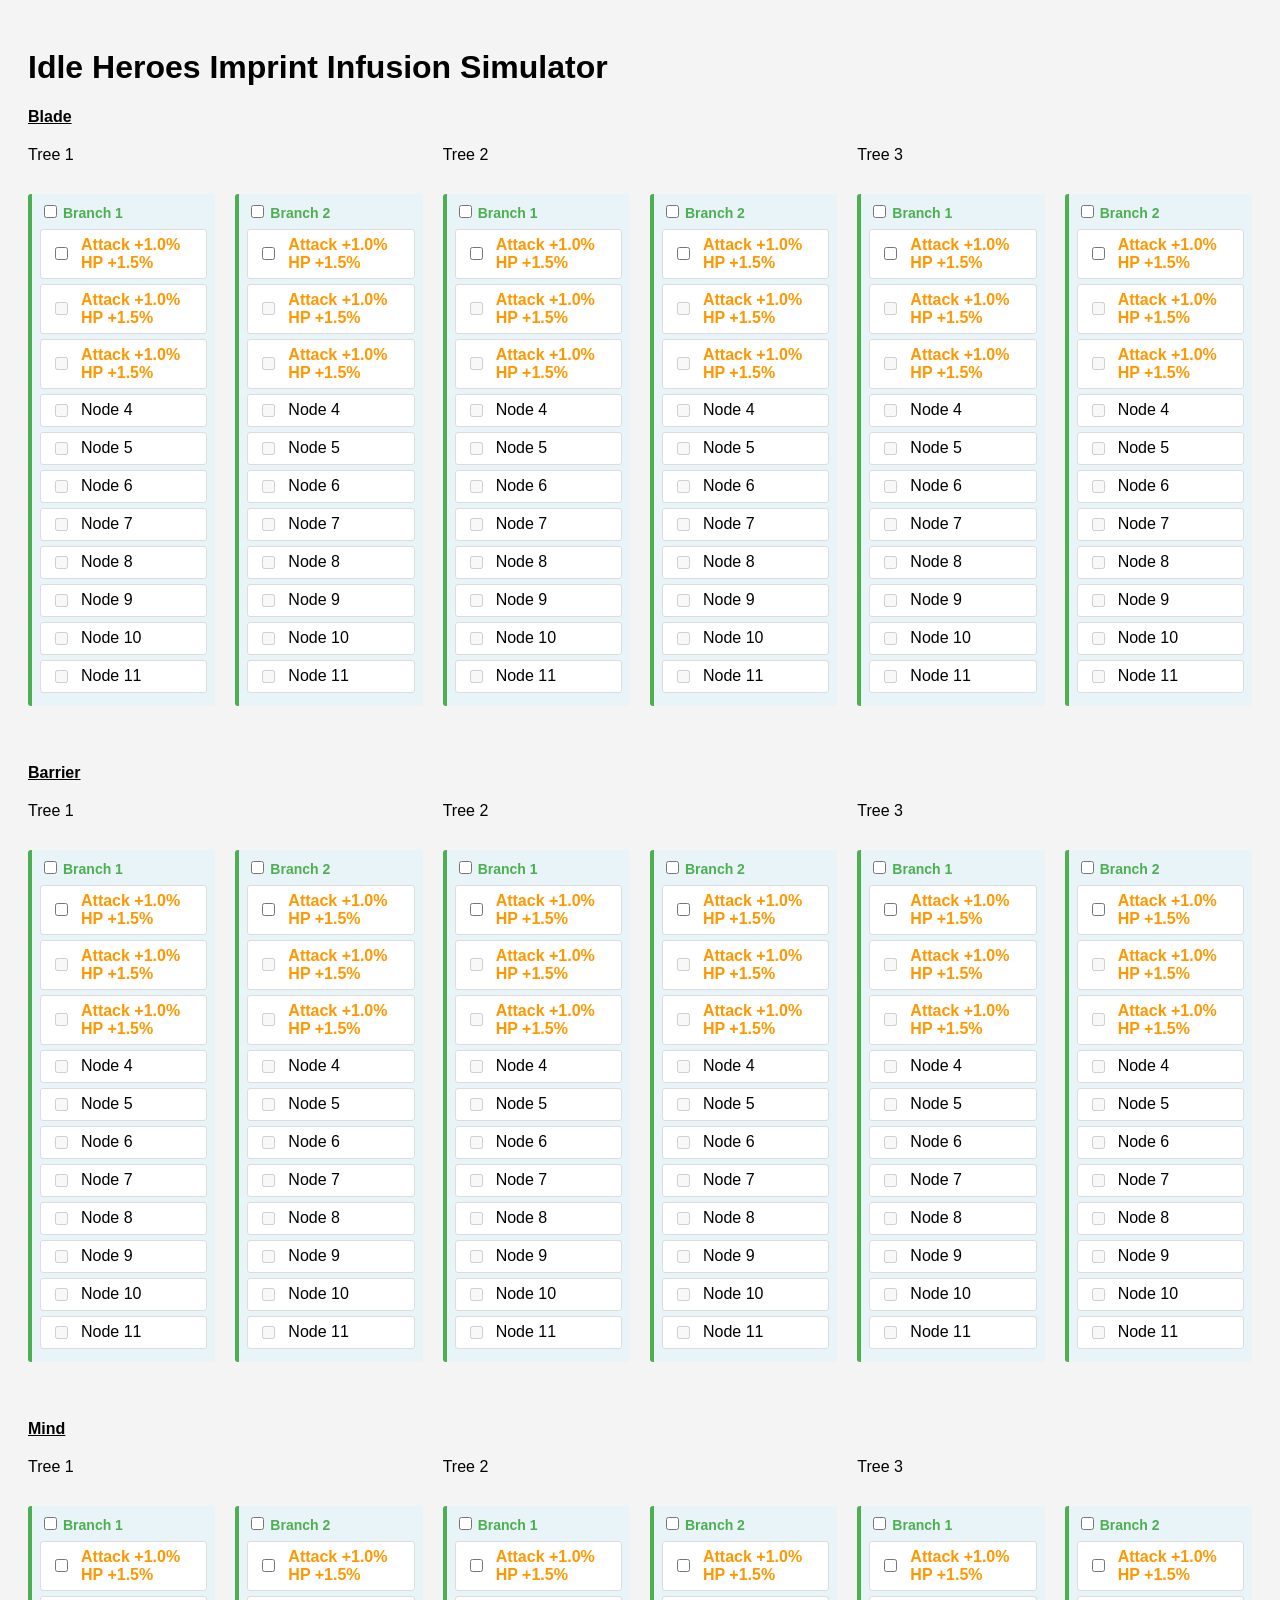
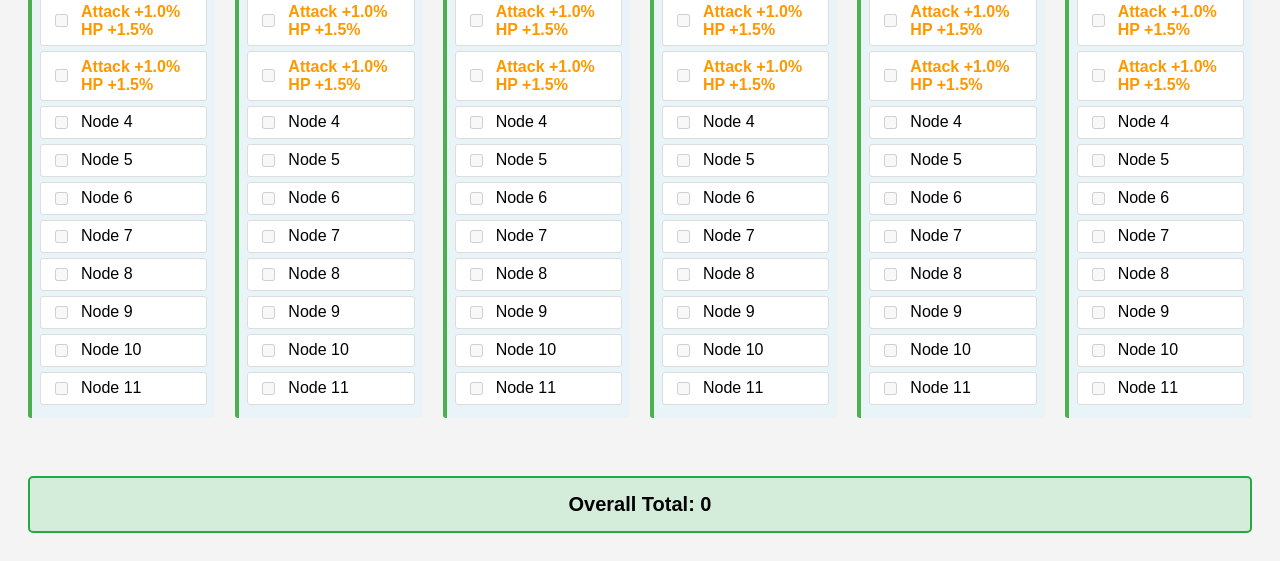
==== index.html @ fcf00125 "Implement 'Select All' checkbox for branch nodes Added a 'Select All' checkbox for branch nodes with" ====
<!DOCTYPE html>
<html lang="en">
<head>
    <meta charset="UTF-8">
    <meta name="viewport" content="width=device-width, initial-scale=1.0">
    <title>Interactive Tree Nodes</title>
    <style>
        body {
            font-family: Arial, sans-serif;
            background-color: #f4f4f4;
            padding: 20px;
        }
        .table-container {
            display: grid;
            grid-template-rows: auto 1fr;
            gap: 20px;
            margin-bottom: 48px;
        }
        .table-title {
            grid-column: 1 / span 3;
            grid-row: 1;
            font-weight: bold;
            text-decoration: underline;
        }
        .tree-container {
            display: grid;
            grid-template-columns: repeat(2, 1fr);
            grid-template-rows: auto 1fr;
            gap: 20px;
        }
        .tree-title {
            grid-column: 1 / span 2;
            grid-row: 1;
        }
        .branch {
            margin: 10px 0;
            padding: 8px;
            background-color: #e8f4f8;
            border-left: 4px solid #4CAF50;
            border-radius: 3px;
        }
        .branch-title {
            font-weight: bold;
            font-size: 14px;
            color: #4CAF50;
            margin-bottom: 8px;
        }
        .node {
            margin: 5px 0;
            padding: 6px 10px;
            background-color: #fff;
            border: 1px solid #ddd;
            border-radius: 3px;
            display: flex;
            align-items: center;
            gap: 10px;
        }
        .node input[type="checkbox"] {
            cursor: pointer;
        }
        .node-label {
            flex: 1;
            cursor: pointer;
            white-space: pre-line;
        }
        .node-label.shared {
            font-weight: bold;
            color: #ff9800;
        }
        .overall-total {
            font-size: 20px;
            font-weight: bold;
            margin-top: 20px;
            padding: 15px;
            background-color: #d4edda;
            border: 2px solid #28a745;
            border-radius: 5px;
            text-align: center;
        }
    </style>
</head>
<body>
    <h1>Idle Heroes Imprint Infusion Simulator</h1>
    <div id="tablesContainer"></div>
    <div id="overallTotalDiv" class="overall-total">Overall Total: 0</div>

    <script>
        const totalLimit = 63;
        let overallTotal = 0;
        const treeData = [];
        const tableNames = ['Blade', 'Barrier', 'Mind'];

        // ============================================================
        // NODE CONFIGURATION â€” edit labels and values here
        // Each entry: { label: 'Display Name', value: pointValue }
        // Nodes 1-3 are shared across both branches in the same tree.
        // ============================================================
        const nodeDefaults = [
            { label: 'Attack +1.0%\nHP +1.5%', value: 1 },  // Node 1  (shared)
            { label: 'Attack +1.0%\nHP +1.5%', value: 1 },  // Node 2  (shared)
            { label: 'Attack +1.0%\nHP +1.5%', value: 1 },  // Node 3  (shared)
            { label: 'Node 4',       value: 1 },  // Node 4
            { label: 'Node 5',       value: 1 },  // Node 5
            { label: 'Node 6',       value: 1 },  // Node 6
            { label: 'Node 7',       value: 1 },  // Node 7
            { label: 'Node 8',       value: 1 },  // Node 8
            { label: 'Node 9',       value: 1 },  // Node 9
            { label: 'Node 10',      value: 1 },  // Node 10
            { label: 'Node 11',      value: 2 },  // Node 11
        ];

        // Override labels/values for a specific branch.
        // Key format: "tableIndex_treeIndex_branchIndex"
        // Value: array of 12 entries (same format as nodeDefaults).
        // Only the entries you provide are overridden; use null to keep the default.
        // Example:
        //   '0_0_1': [
        //       { label: 'Alt Root', value: 3 },  // override Node 1
        //       null,                              // keep default Node 2
        //       ...
        //   ]
        const nodeOverrides = {
            // Table 0 (Blade), Tree 0, Branch 0
            '0_0_0': [
                null,  // Node 1  (shared)
                null,  // Node 2  (shared)
                null,  // Node 3  (shared)
                null,  // Node 4
                null,  // Node 5
                null,  // Node 6
                null,  // Node 7
                null,  // Node 8
                null,  // Node 9
                null,  // Node 10
                null,  // Node 11
            ],
            // Table 0 (Blade), Tree 0, Branch 1
            '0_0_1': [
                null,  // Node 1  (shared)
                null,  // Node 2  (shared)
                null,  // Node 3  (shared)
                null,  // Node 4
                null,  // Node 5
                null,  // Node 6
                null,  // Node 7
                null,  // Node 8
                null,  // Node 9
                null,  // Node 10
                null,  // Node 11
            ],
            // Table 0 (Blade), Tree 1, Branch 0
            '0_1_0': [
                null,  // Node 1  (shared)
                null,  // Node 2  (shared)
                null,  // Node 3  (shared)
                null,  // Node 4
                null,  // Node 5
                null,  // Node 6
                null,  // Node 7
                null,  // Node 8
                null,  // Node 9
                null,  // Node 10
                null,  // Node 11
            ],
            // Table 0 (Blade), Tree 1, Branch 1
            '0_1_1': [
                null,  // Node 1  (shared)
                null,  // Node 2  (shared)
                null,  // Node 3  (shared)
                null,  // Node 4
                null,  // Node 5
                null,  // Node 6
                null,  // Node 7
                null,  // Node 8
                null,  // Node 9
                null,  // Node 10
                null,  // Node 11
            ],
            // Table 0 (Blade), Tree 2, Branch 0
            '0_2_0': [
                null,  // Node 1  (shared)
                null,  // Node 2  (shared)
                null,  // Node 3  (shared)
                null,  // Node 4
                null,  // Node 5
                null,  // Node 6
                null,  // Node 7
                null,  // Node 8
                null,  // Node 9
                null,  // Node 10
                null,  // Node 11
            ],
            // Table 0 (Blade), Tree 2, Branch 1
            '0_2_1': [
                null,  // Node 1  (shared)
                null,  // Node 2  (shared)
                null,  // Node 3  (shared)
                null,  // Node 4
                null,  // Node 5
                null,  // Node 6
                null,  // Node 7
                null,  // Node 8
                null,  // Node 9
                null,  // Node 10
                null,  // Node 11
            ],
            // Table 1 (Barrier), Tree 0, Branch 0
            '1_0_0': [
                null,  // Node 1  (shared)
                null,  // Node 2  (shared)
                null,  // Node 3  (shared)
                null,  // Node 4
                null,  // Node 5
                null,  // Node 6
                null,  // Node 7
                null,  // Node 8
                null,  // Node 9
                null,  // Node 10
                null,  // Node 11
            ],
            // Table 1 (Barrier), Tree 0, Branch 1
            '1_0_1': [
                null,  // Node 1  (shared)
                null,  // Node 2  (shared)
                null,  // Node 3  (shared)
                null,  // Node 4
                null,  // Node 5
                null,  // Node 6
                null,  // Node 7
                null,  // Node 8
                null,  // Node 9
                null,  // Node 10
                null,  // Node 11
            ],
            // Table 1 (Barrier), Tree 1, Branch 0
            '1_1_0': [
                null,  // Node 1  (shared)
                null,  // Node 2  (shared)
                null,  // Node 3  (shared)
                null,  // Node 4
                null,  // Node 5
                null,  // Node 6
                null,  // Node 7
                null,  // Node 8
                null,  // Node 9
                null,  // Node 10
                null,  // Node 11
            ],
            // Table 1 (Barrier), Tree 1, Branch 1
            '1_1_1': [
                null,  // Node 1  (shared)
                null,  // Node 2  (shared)
                null,  // Node 3  (shared)
                null,  // Node 4
                null,  // Node 5
                null,  // Node 6
                null,  // Node 7
                null,  // Node 8
                null,  // Node 9
                null,  // Node 10
                null,  // Node 11
            ],
            // Table 1 (Barrier), Tree 2, Branch 0
            '1_2_0': [
                null,  // Node 1  (shared)
                null,  // Node 2  (shared)
                null,  // Node 3  (shared)
                null,  // Node 4
                null,  // Node 5
                null,  // Node 6
                null,  // Node 7
                null,  // Node 8
                null,  // Node 9
                null,  // Node 10
                null,  // Node 11
            ],
            // Table 1 (Barrier), Tree 2, Branch 1
            '1_2_1': [
                null,  // Node 1  (shared)
                null,  // Node 2  (shared)
                null,  // Node 3  (shared)
                null,  // Node 4
                null,  // Node 5
                null,  // Node 6
                null,  // Node 7
                null,  // Node 8
                null,  // Node 9
                null,  // Node 10
                null,  // Node 11
            ],
            // Table 2 (Mind), Tree 0, Branch 0
            '2_0_0': [
                null,  // Node 1  (shared)
                null,  // Node 2  (shared)
                null,  // Node 3  (shared)
                null,  // Node 4
                null,  // Node 5
                null,  // Node 6
                null,  // Node 7
                null,  // Node 8
                null,  // Node 9
                null,  // Node 10
                null,  // Node 11
            ],
            // Table 2 (Mind), Tree 0, Branch 1
            '2_0_1': [
                null,  // Node 1  (shared)
                null,  // Node 2  (shared)
                null,  // Node 3  (shared)
                null,  // Node 4
                null,  // Node 5
                null,  // Node 6
                null,  // Node 7
                null,  // Node 8
                null,  // Node 9
                null,  // Node 10
                null,  // Node 11
            ],
            // Table 2 (Mind), Tree 1, Branch 0
            '2_1_0': [
                null,  // Node 1  (shared)
                null,  // Node 2  (shared)
                null,  // Node 3  (shared)
                null,  // Node 4
                null,  // Node 5
                null,  // Node 6
                null,  // Node 7
                null,  // Node 8
                null,  // Node 9
                null,  // Node 10
                null,  // Node 11
            ],
            // Table 2 (Mind), Tree 1, Branch 1
            '2_1_1': [
                null,  // Node 1  (shared)
                null,  // Node 2  (shared)
                null,  // Node 3  (shared)
                null,  // Node 4
                null,  // Node 5
                null,  // Node 6
                null,  // Node 7
                null,  // Node 8
                null,  // Node 9
                null,  // Node 10
                null,  // Node 11
            ],
            // Table 2 (Mind), Tree 2, Branch 0
            '2_2_0': [
                null,  // Node 1  (shared)
                null,  // Node 2  (shared)
                null,  // Node 3  (shared)
                null,  // Node 4
                null,  // Node 5
                null,  // Node 6
                null,  // Node 7
                null,  // Node 8
                null,  // Node 9
                null,  // Node 10
                null,  // Node 11
            ],
            // Table 2 (Mind), Tree 2, Branch 1
            '2_2_1': [
                null,  // Node 1  (shared)
                null,  // Node 2  (shared)
                null,  // Node 3  (shared)
                null,  // Node 4
                null,  // Node 5
                null,  // Node 6
                null,  // Node 7
                null,  // Node 8
                null,  // Node 9
                null,  // Node 10
                null,  // Node 11
            ],
        };

        // Resolve config for a specific node
        function getNodeConfig(nodeIndex, tableIndex, treeIndex, branchIndex) {
            const key = `${tableIndex}_${treeIndex}_${branchIndex}`;
            const override = nodeOverrides[key] && nodeOverrides[key][nodeIndex];
            const defaults = nodeDefaults[nodeIndex] || { label: `Node ${nodeIndex + 1}`, value: 1 };
            return override ? { ...defaults, ...override } : defaults;
        }

        function createNode(nodeIndex, tableIndex, treeIndex, branchIndex, isShared = false) {
            const nodeDiv = document.createElement('div');
            nodeDiv.className = 'node';
            
            const cfg = getNodeConfig(nodeIndex, tableIndex, treeIndex, branchIndex);
            const value = cfg.value;
            const label = cfg.label;
            const nodeId = `node_${tableIndex}_${treeIndex}_${branchIndex}_${nodeIndex}`;
            
            const checkbox = document.createElement('input');
            checkbox.type = 'checkbox';
            checkbox.id = nodeId;
            checkbox.value = value;
            checkbox.dataset.value = value;
            // identify node position and shared flag
            checkbox.dataset.nodeIndex = nodeIndex;
            checkbox.dataset.branchIndex = branchIndex;
            checkbox.dataset.treeIndex = treeIndex;
            checkbox.dataset.tableIndex = tableIndex;
            // unique tree id across tables
            checkbox.dataset.treeUid = `${tableIndex}_${treeIndex}`;
            if (isShared) checkbox.dataset.shared = 'true';

            const labelSpan = document.createElement('span');
            labelSpan.className = 'node-label' + (isShared ? ' shared' : '');
            labelSpan.textContent = `${label}`;
            labelSpan.title = isShared ? 'Shared node (applies to all branches)' : '';

            checkbox.addEventListener('change', function(e) {
                // If this is a shared node, propagate the checked state to other shared nodes with same nodeIndex
                if (isShared) {
                    // propagate only to shared nodes in the same tree (the 2 branches of this tree)
                    const selector = `input[type="checkbox"][data-shared="true"][data-node-index="${nodeIndex}"][data-tree-uid="${tableIndex}_${treeIndex}"]`;
                    document.querySelectorAll(selector).forEach(cb => {
                        if (cb !== this) cb.checked = this.checked;
                    });
                }

                // Enforce ordering within this branch and any affected branches (for shared nodes)
                if (isShared) {
                    // enforce all branches containing this shared node
                    const selector = `div.branch`;
                    document.querySelectorAll(selector).forEach(branch => enforceOrderForBranch(branch));
                } else {
                    const branchDiv = this.closest('.branch');
                    enforceOrderForBranch(branchDiv);
                }

                updateTotal(e);
            });

            nodeDiv.appendChild(checkbox);
            nodeDiv.appendChild(labelSpan);
            
            return nodeDiv;
        }

        function createBranch(branchIndex, tableIndex, treeIndex) {
            const branchDiv = document.createElement('div');
            branchDiv.className = 'branch';
            
            const branchTitle = document.createElement('div');
            branchTitle.className = 'branch-title';

            const selectAllCb = document.createElement('input');
            selectAllCb.type = 'checkbox';
            selectAllCb.style.marginRight = '6px';
            selectAllCb.style.cursor = 'pointer';
            selectAllCb.addEventListener('change', function() {
                const nodeCheckboxes = Array.from(branchDiv.querySelectorAll('.node input[type="checkbox"]'));
                if (this.checked) {
                    // Check all nodes in order
                    nodeCheckboxes.forEach(cb => {
                        cb.disabled = false;
                        cb.checked = true;
                        // Propagate shared nodes
                        if (cb.dataset.shared === 'true') {
                            const selector = `input[type="checkbox"][data-shared="true"][data-node-index="${cb.dataset.nodeIndex}"][data-tree-uid="${cb.dataset.treeUid}"]`;
                            document.querySelectorAll(selector).forEach(other => {
                                if (other !== cb) other.checked = true;
                            });
                        }
                    });
                } else {
                    // Uncheck all nodes in reverse order
                    [...nodeCheckboxes].reverse().forEach(cb => {
                        cb.checked = false;
                        // Propagate shared nodes
                        if (cb.dataset.shared === 'true') {
                            const selector = `input[type="checkbox"][data-shared="true"][data-node-index="${cb.dataset.nodeIndex}"][data-tree-uid="${cb.dataset.treeUid}"]`;
                            document.querySelectorAll(selector).forEach(other => {
                                if (other !== cb) other.checked = false;
                            });
                        }
                    });
                }
                // Re-enforce ordering on all branches (shared nodes may span branches)
                document.querySelectorAll('div.branch').forEach(b => enforceOrderForBranch(b));
                updateTotal();
            });

            branchTitle.appendChild(selectAllCb);
            branchTitle.appendChild(document.createTextNode(`Branch ${branchIndex + 1}`));
            branchDiv.appendChild(branchTitle);

            // Add 11 nodes per branch
            // First 3 are shared
            for (let i = 0; i < 11; i++) {
                const isShared = i < 3;
                branchDiv.appendChild(createNode(i, tableIndex, treeIndex, branchIndex, isShared));
            }

            // enforce ordering initially for this branch
            enforceOrderForBranch(branchDiv);

            return branchDiv;
        }

        // Enforce that a node can only be enabled if the previous node is checked
        function enforceOrderForBranch(branchDiv) {
            if (!branchDiv) return;
            const checkboxes = Array.from(branchDiv.querySelectorAll('.node input[type="checkbox"]'));
            checkboxes.forEach((cb, idx) => {
                if (idx === 0) {
                    cb.disabled = false;
                } else {
                    const prev = checkboxes[idx - 1];
                    if (prev && prev.checked) {
                        cb.disabled = false;
                    } else {
                        // if previous is not checked, disable and uncheck this one
                        cb.checked = false;
                        cb.disabled = true;
                    }
                }
            });
        }

        function createTree(treeIndex, tableIndex) {
            const treeDiv = document.createElement('div');
            treeDiv.className = 'tree-container';
            
            const treeTitle = document.createElement('div');
            treeTitle.className = 'tree-title';
            treeTitle.textContent = `Tree ${treeIndex + 1}`;
            treeDiv.appendChild(treeTitle);

            // Add 2 branches per tree
            for (let i = 0; i < 2; i++) {
                treeDiv.appendChild(createBranch(i, tableIndex, treeIndex));
            }

            return treeDiv;
        }

        function createTable(tableIndex) {
            const tableDiv = document.createElement('div');
            tableDiv.className = 'table-container';
            
            const tableTitle = document.createElement('div');
            tableTitle.className = 'table-title';
            tableTitle.textContent = tableNames[tableIndex] || `Table ${tableIndex + 1}`;
            tableDiv.appendChild(tableTitle);

            // Add 3 trees per table
            for (let i = 0; i < 3; i++) {
                tableDiv.appendChild(createTree(i, tableIndex));
            }

            return tableDiv;
        }

        function updateTotal(e) {
            overallTotal = 0;
            const seenShared = new Set();
            const checkboxes = document.querySelectorAll('input[type="checkbox"]:checked');
            checkboxes.forEach(checkbox => {
                const isShared = checkbox.dataset && checkbox.dataset.shared === 'true';
                if (isShared) {
                    const key = `${checkbox.dataset.treeUid}_${checkbox.dataset.nodeIndex}`;
                    if (seenShared.has(key)) return; // already counted this shared node for this tree
                    seenShared.add(key);
                }
                overallTotal += parseInt(checkbox.dataset.value, 10) || 0;
            });

            if (overallTotal > totalLimit) {
                alert(`Total exceeds limit of ${totalLimit}!`);
                // revert the triggering change if available
                if (e && e.target) {
                    e.target.checked = false;
                    // if shared, revert other shared nodes with same nodeIndex in the same tree
                    if (e.target.dataset && e.target.dataset.shared === 'true') {
                        const nodeIdx = e.target.dataset.nodeIndex;
                        const treeUid = e.target.dataset.treeUid;
                        const selector = `input[type="checkbox"][data-shared="true"][data-node-index="${nodeIdx}"][data-tree-uid="${treeUid}"]`;
                        document.querySelectorAll(selector).forEach(cb => {
                            if (cb !== e.target) cb.checked = false;
                        });
                    }
                }

                // Recompute totals after revert (respecting shared uniqueness)
                overallTotal = 0;
                const seenAfterRevert = new Set();
                document.querySelectorAll('input[type="checkbox"]:checked').forEach(checkbox => {
                    const isShared = checkbox.dataset && checkbox.dataset.shared === 'true';
                    if (isShared) {
                        const key = `${checkbox.dataset.treeUid}_${checkbox.dataset.nodeIndex}`;
                        if (seenAfterRevert.has(key)) return;
                        seenAfterRevert.add(key);
                    }
                    overallTotal += parseInt(checkbox.dataset.value, 10) || 0;
                });
                document.getElementById('overallTotalDiv').textContent = `Overall Total: ${overallTotal}`;
                return;
            }

            // Update overall total
            document.getElementById('overallTotalDiv').textContent = `Overall Total: ${overallTotal}`;
        }

        // Create 3 tables
        const container = document.getElementById('tablesContainer');
        for (let i = 0; i < 3; i++) {
            container.appendChild(createTable(i));
        }
    </script>
</body>
</html>
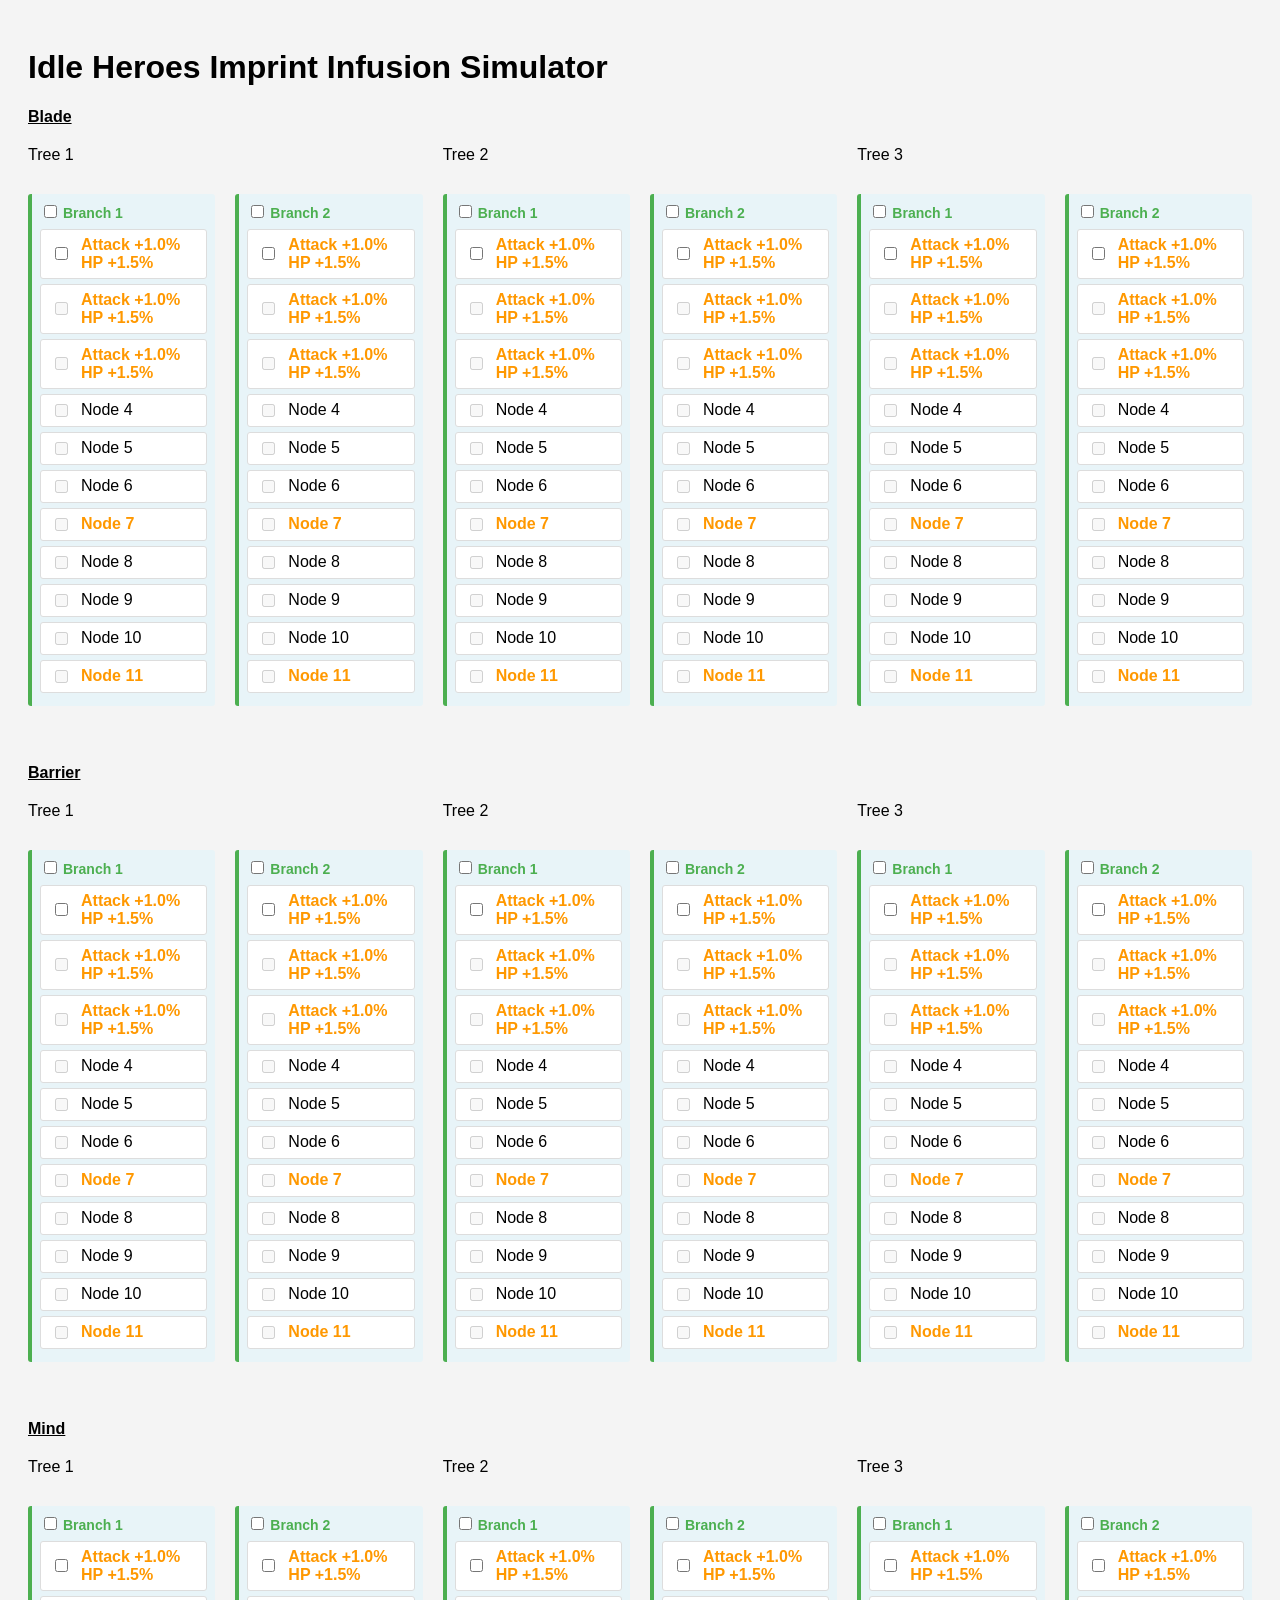
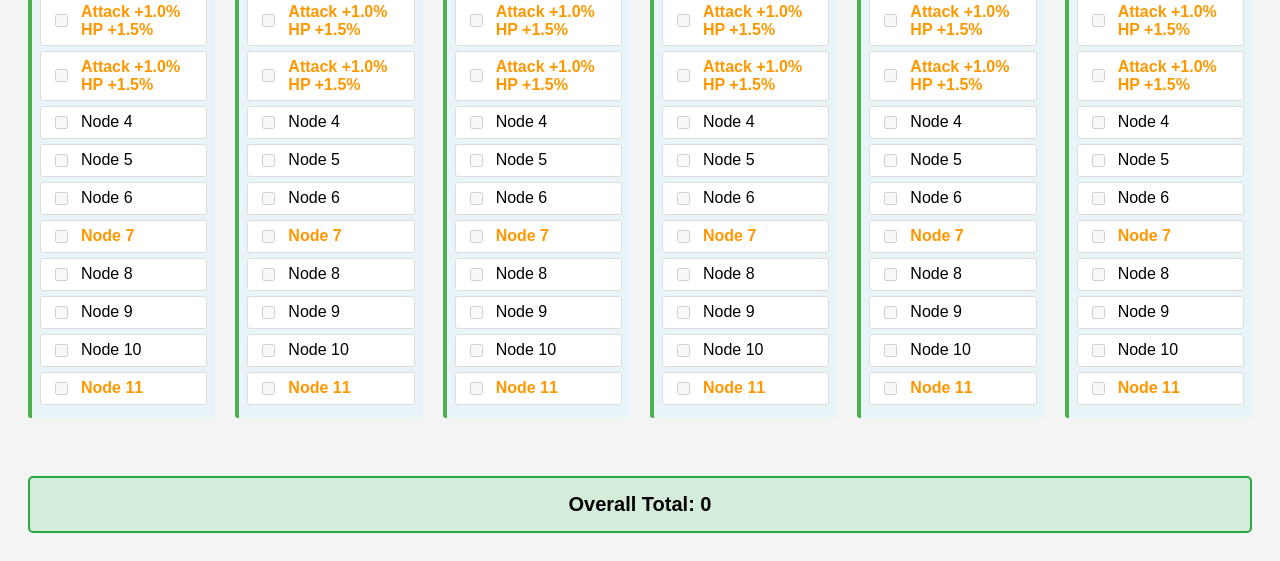
==== commit e1c93783: "Enhance node-label with highlight class for specific nodes Added highlight class to specific nodes i" ====
--- a/index.html
+++ b/index.html
@@ -63,7 +63,8 @@
             cursor: pointer;
             white-space: pre-line;
         }
-        .node-label.shared {
+        .node-label.shared,
+        .node-label.highlight {
             font-weight: bold;
             color: #ff9800;
         }
@@ -406,7 +407,9 @@
             if (isShared) checkbox.dataset.shared = 'true';
 
             const labelSpan = document.createElement('span');
-            labelSpan.className = 'node-label' + (isShared ? ' shared' : '');
+            const highlightNodes = [6, 10]; // Node 7 and Node 11 (0-based)
+            const extraClass = isShared ? ' shared' : highlightNodes.includes(nodeIndex) ? ' highlight' : '';
+            labelSpan.className = 'node-label' + extraClass;
             labelSpan.textContent = `${label}`;
             labelSpan.title = isShared ? 'Shared node (applies to all branches)' : '';
 
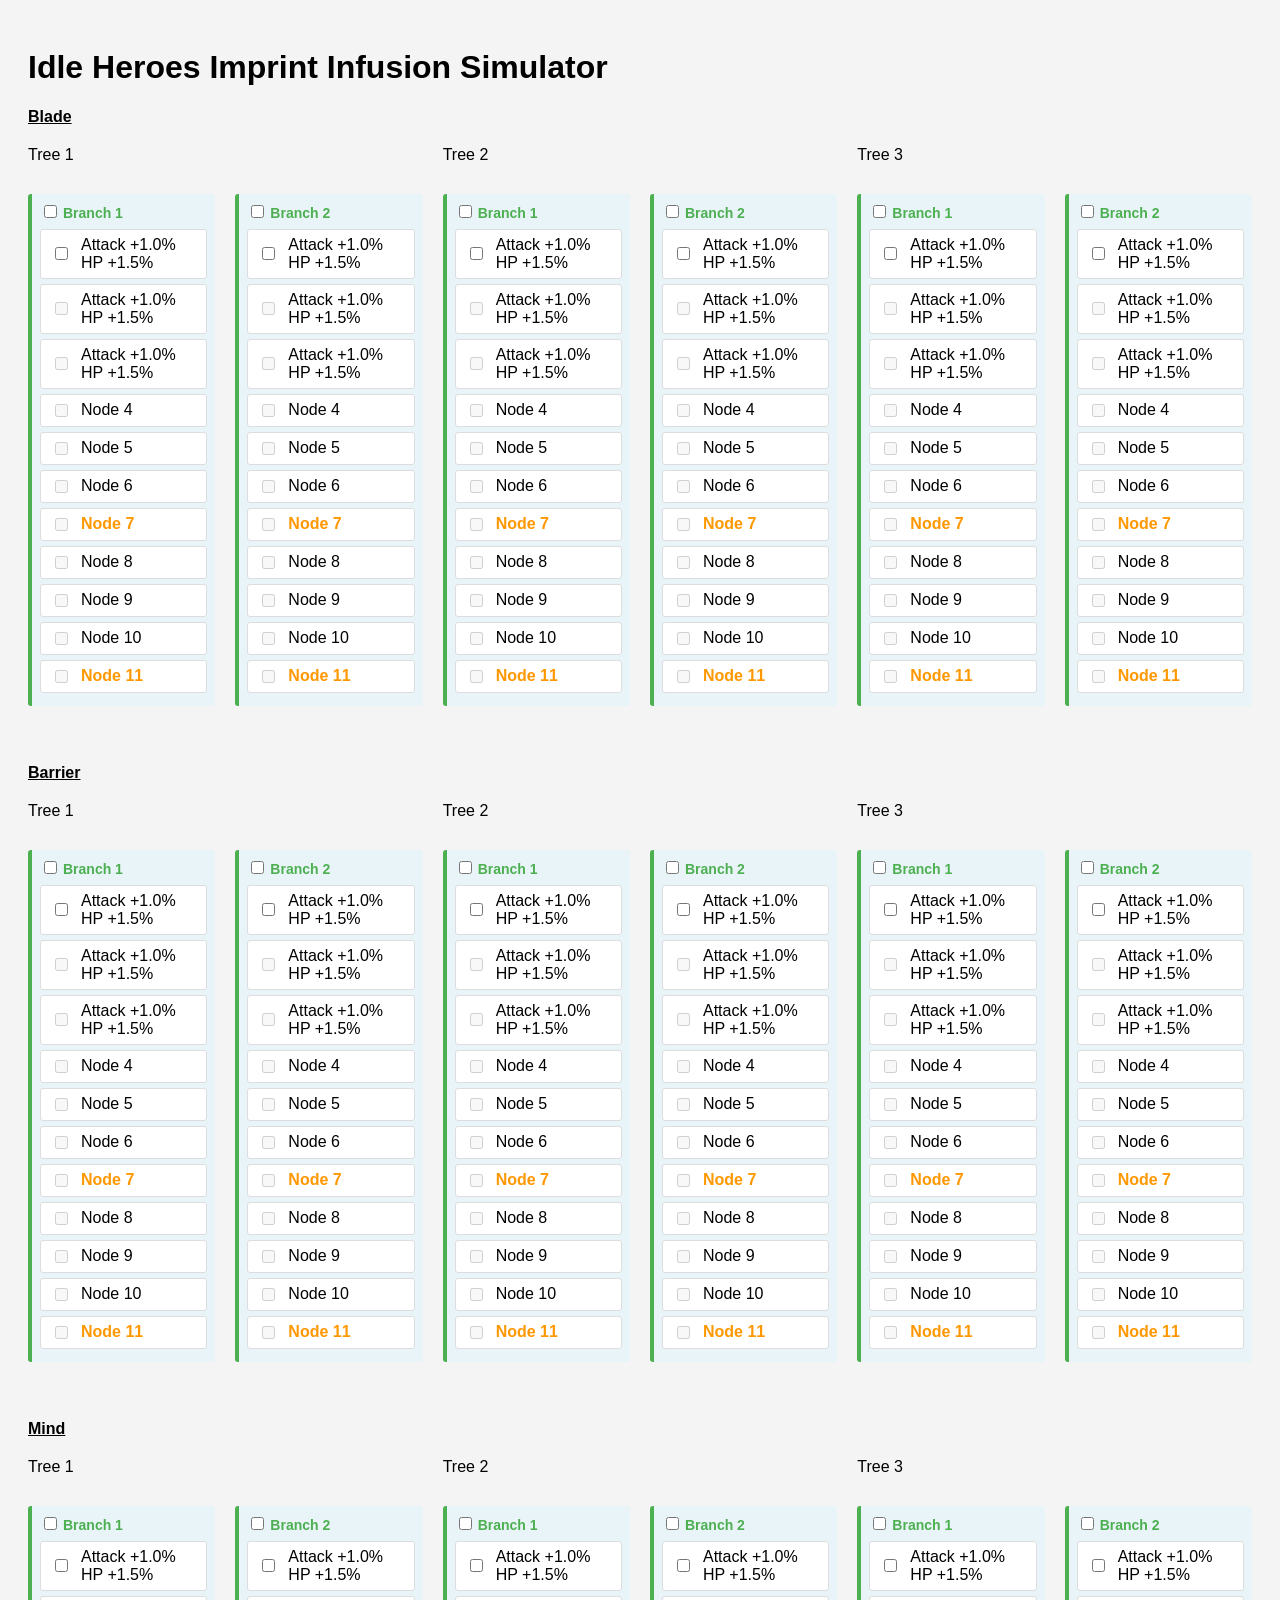
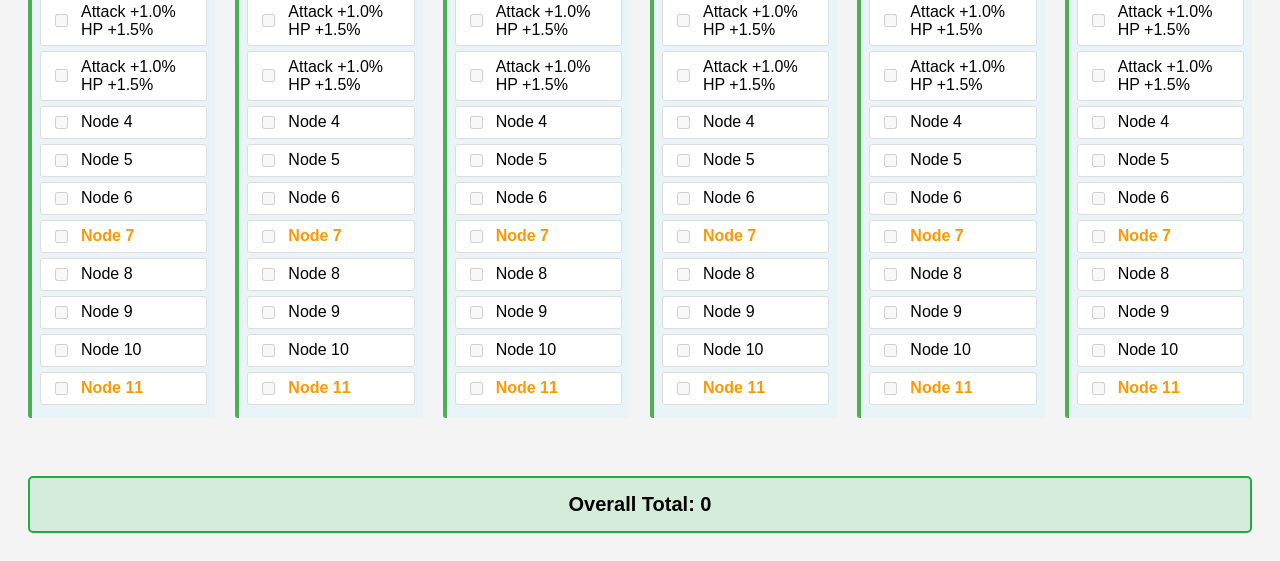
==== commit 74884ce3: "Remove shared class condition from labelSpan" ====
--- a/index.html
+++ b/index.html
@@ -63,7 +63,6 @@
             cursor: pointer;
             white-space: pre-line;
         }
-        .node-label.shared,
         .node-label.highlight {
             font-weight: bold;
             color: #ff9800;
@@ -408,7 +407,7 @@
 
             const labelSpan = document.createElement('span');
             const highlightNodes = [6, 10]; // Node 7 and Node 11 (0-based)
-            const extraClass = isShared ? ' shared' : highlightNodes.includes(nodeIndex) ? ' highlight' : '';
+            const extraClass = highlightNodes.includes(nodeIndex) ? ' highlight' : '';
             labelSpan.className = 'node-label' + extraClass;
             labelSpan.textContent = `${label}`;
             labelSpan.title = isShared ? 'Shared node (applies to all branches)' : '';
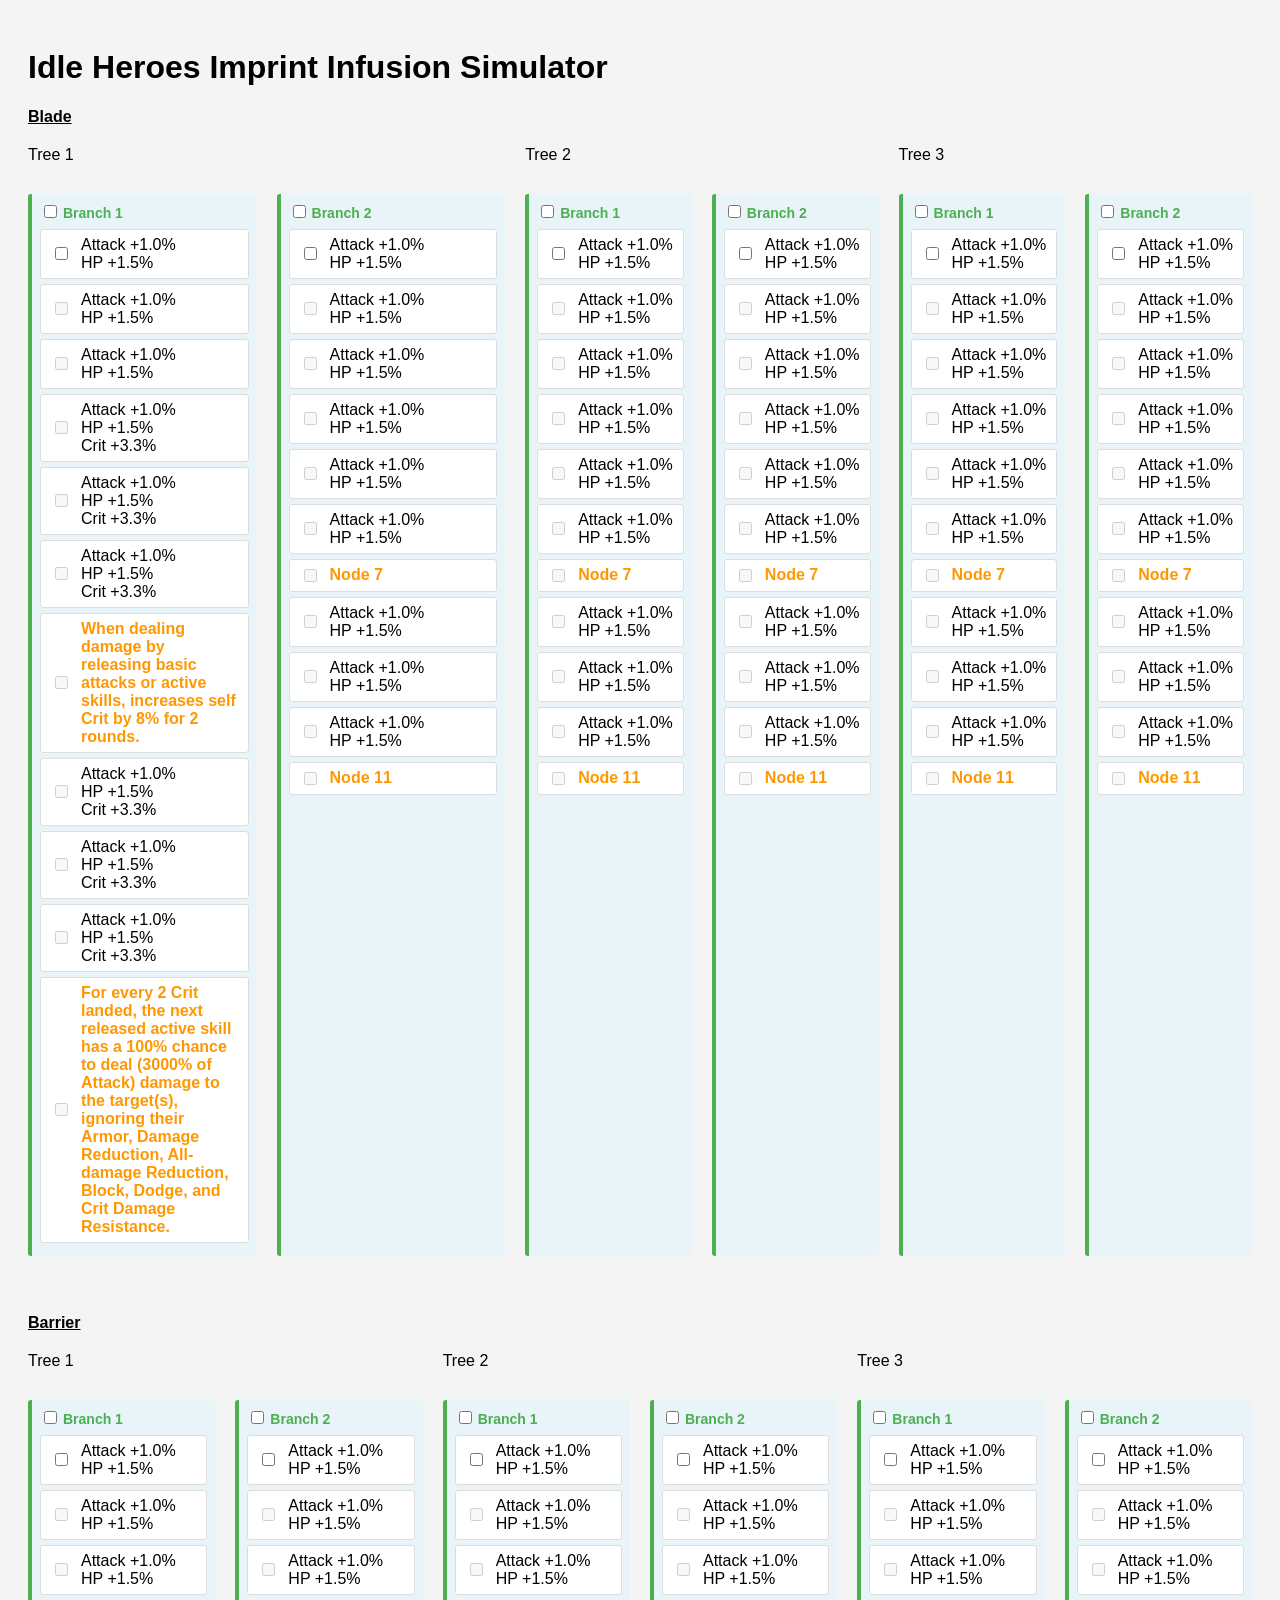
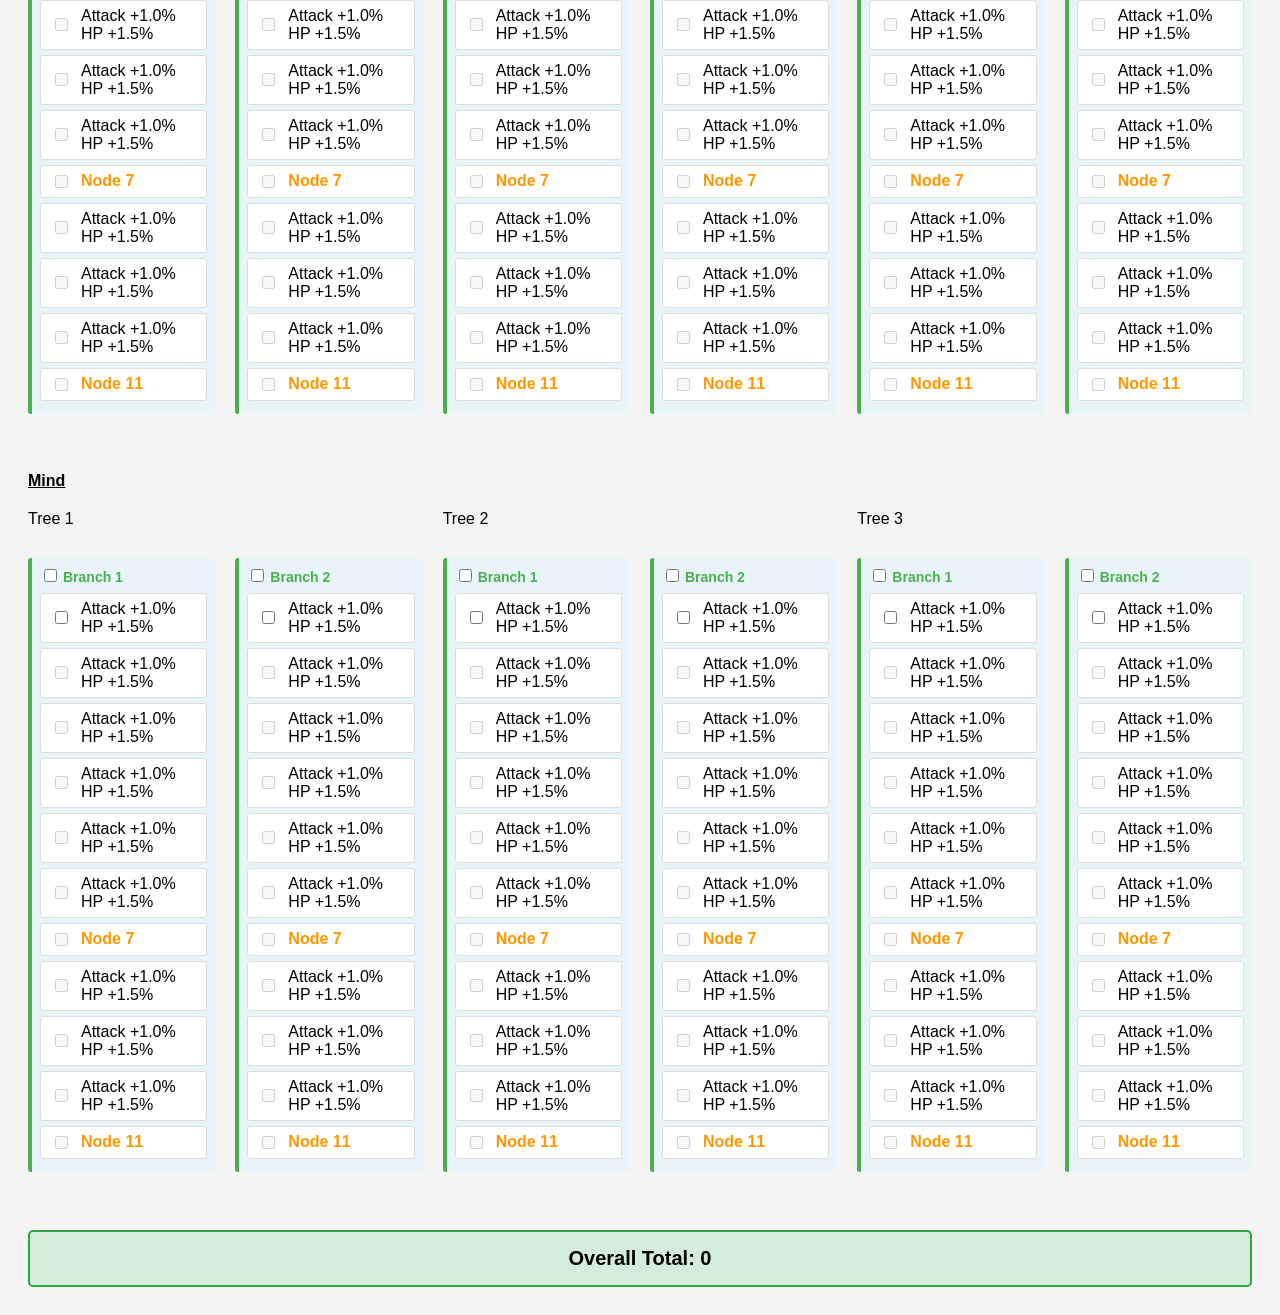
==== commit 46a08fc9: "Update node labels and values in index.html" ====
--- a/index.html
+++ b/index.html
@@ -99,14 +99,14 @@
             { label: 'Attack +1.0%\nHP +1.5%', value: 1 },  // Node 1  (shared)
             { label: 'Attack +1.0%\nHP +1.5%', value: 1 },  // Node 2  (shared)
             { label: 'Attack +1.0%\nHP +1.5%', value: 1 },  // Node 3  (shared)
-            { label: 'Node 4',       value: 1 },  // Node 4
-            { label: 'Node 5',       value: 1 },  // Node 5
-            { label: 'Node 6',       value: 1 },  // Node 6
-            { label: 'Node 7',       value: 1 },  // Node 7
-            { label: 'Node 8',       value: 1 },  // Node 8
-            { label: 'Node 9',       value: 1 },  // Node 9
-            { label: 'Node 10',      value: 1 },  // Node 10
-            { label: 'Node 11',      value: 2 },  // Node 11
+            { label: 'Attack +1.0%\nHP +1.5%', value: 1 },  // Node 4
+            { label: 'Attack +1.0%\nHP +1.5%', value: 1 },  // Node 5
+            { label: 'Attack +1.0%\nHP +1.5%', value: 1 },  // Node 6
+            { label: 'Node 7',       value: 1 },            // Node 7
+            { label: 'Attack +1.0%\nHP +1.5%', value: 1 },  // Node 8
+            { label: 'Attack +1.0%\nHP +1.5%', value: 1 },  // Node 9
+            { label: 'Attack +1.0%\nHP +1.5%', value: 1 },  // Node 10
+            { label: 'Node 11',      value: 2 },            // Node 11
         ];
 
         // Override labels/values for a specific branch.
@@ -125,14 +125,14 @@
                 null,  // Node 1  (shared)
                 null,  // Node 2  (shared)
                 null,  // Node 3  (shared)
-                null,  // Node 4
-                null,  // Node 5
-                null,  // Node 6
-                null,  // Node 7
-                null,  // Node 8
-                null,  // Node 9
-                null,  // Node 10
-                null,  // Node 11
+                { label: 'Attack +1.0%\nHP +1.5%\nCrit +3.3%', value: 1 },  // Node 4
+                { label: 'Attack +1.0%\nHP +1.5%\nCrit +3.3%', value: 1 },  // Node 5
+                { label: 'Attack +1.0%\nHP +1.5%\nCrit +3.3%', value: 1 },  // Node 6
+                { label: 'When dealing damage by releasing basic attacks or active skills, increases self Crit by 8% for 2 rounds.', value: 1 },  // Node 7
+                { label: 'Attack +1.0%\nHP +1.5%\nCrit +3.3%', value: 1 },  // Node 8
+                { label: 'Attack +1.0%\nHP +1.5%\nCrit +3.3%', value: 1 },  // Node 9
+                { label: 'Attack +1.0%\nHP +1.5%\nCrit +3.3%', value: 1 },  // Node 10
+                { label: 'For every 2 Crit landed, the next released active skill has a 100% chance to deal (3000% of Attack) damage to the target(s), ignoring their Armor, Damage Reduction, All-damage Reduction, Block, Dodge, and Crit Damage Resistance.',      value: 2 },  // Node 11
             ],
             // Table 0 (Blade), Tree 0, Branch 1
             '0_0_1': [
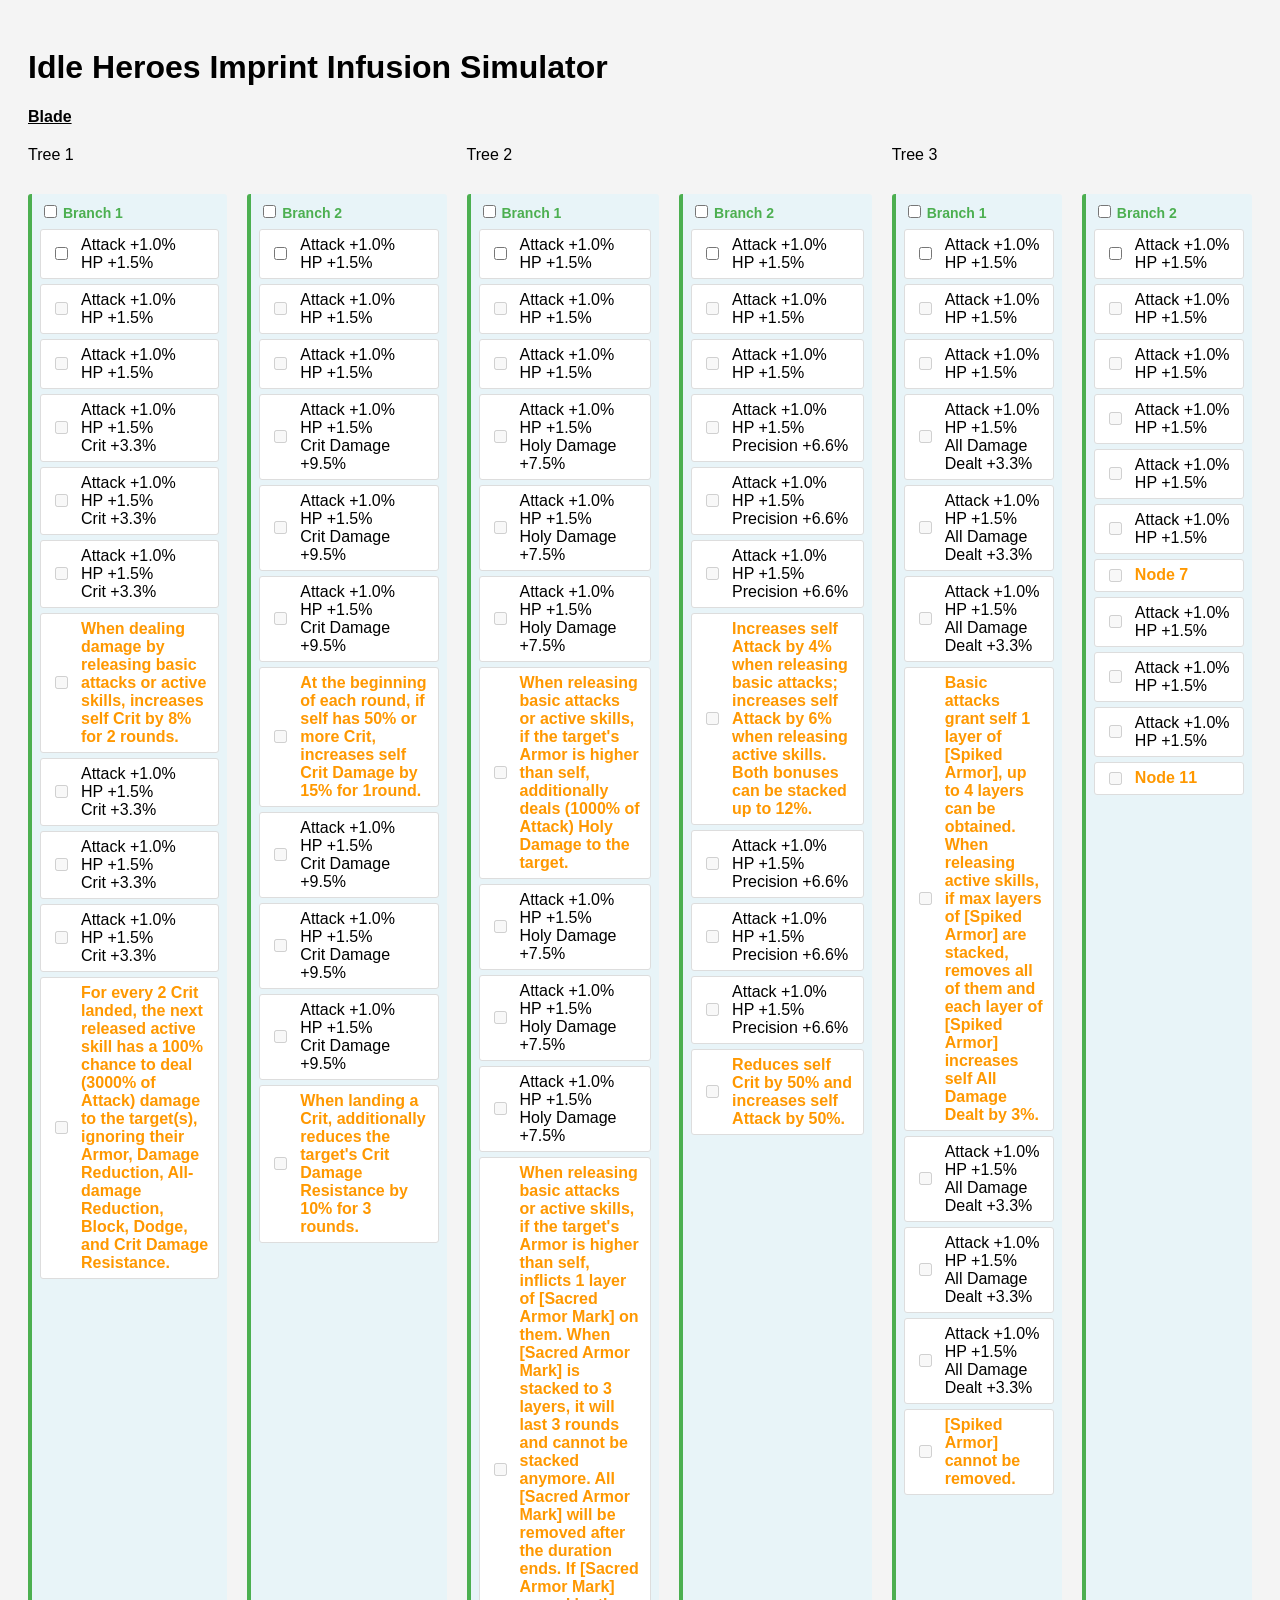
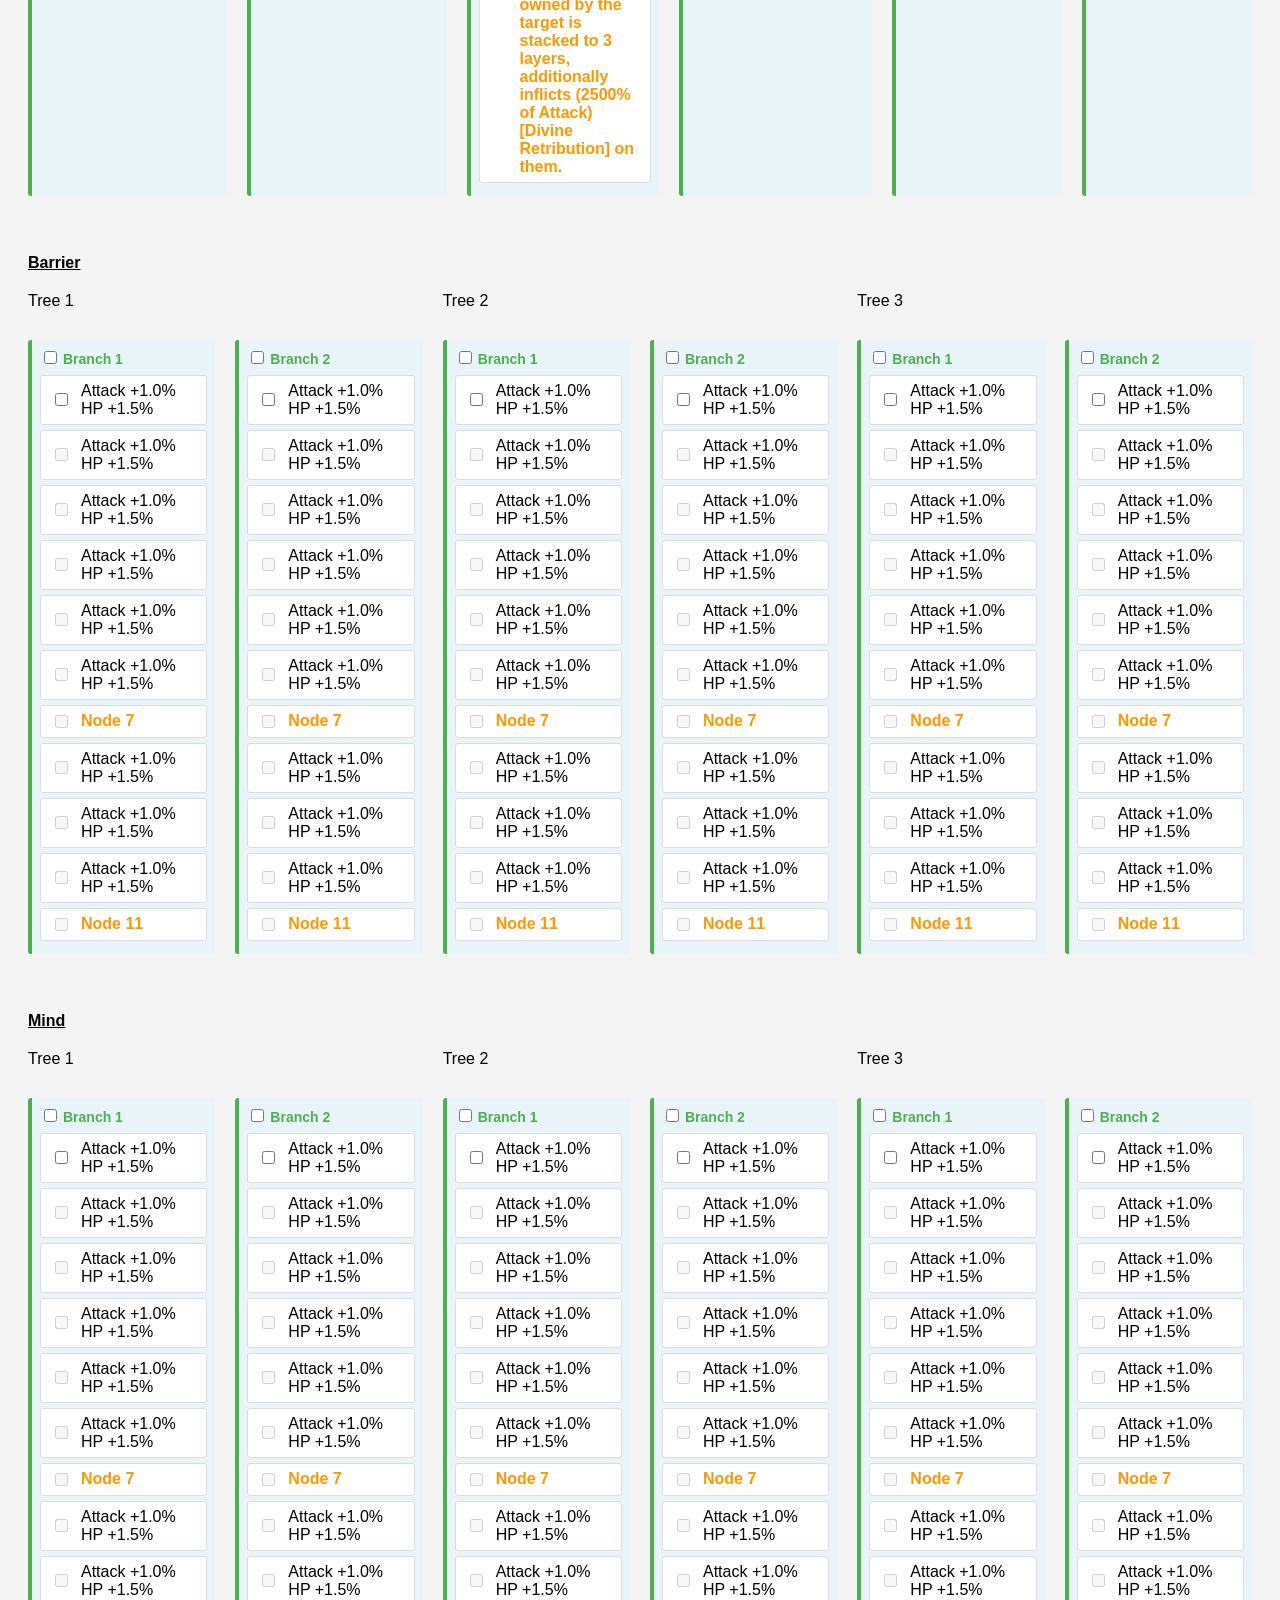
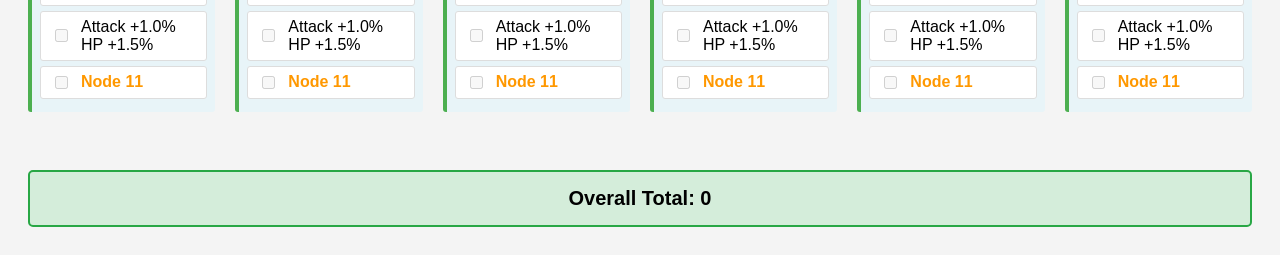
==== commit 692e41b5: "Enhance Blade skill tree nodes with new attributes Updated nodes in the Blade skill tree with new la" ====
--- a/index.html
+++ b/index.html
@@ -139,56 +139,56 @@
                 null,  // Node 1  (shared)
                 null,  // Node 2  (shared)
                 null,  // Node 3  (shared)
-                null,  // Node 4
-                null,  // Node 5
-                null,  // Node 6
-                null,  // Node 7
-                null,  // Node 8
-                null,  // Node 9
-                null,  // Node 10
-                null,  // Node 11
+                { label: 'Attack +1.0%\nHP +1.5%\nCrit Damage +9.5%', value: 1 },  // Node 4
+                { label: 'Attack +1.0%\nHP +1.5%\nCrit Damage +9.5%', value: 1 },  // Node 5
+                { label: 'Attack +1.0%\nHP +1.5%\nCrit Damage +9.5%', value: 1 },  // Node 6
+                { label: 'At the beginning of each round, if self has 50% or more Crit, increases self Crit Damage by 15% for 1round.', value: 1 },  // Node 7
+                { label: 'Attack +1.0%\nHP +1.5%\nCrit Damage +9.5%', value: 1 },  // Node 8
+                { label: 'Attack +1.0%\nHP +1.5%\nCrit Damage +9.5%', value: 1 },  // Node 9
+                { label: 'Attack +1.0%\nHP +1.5%\nCrit Damage +9.5%', value: 1 },  // Node 10
+                { label: 'When landing a Crit, additionally reduces the target\'s Crit Damage Resistance by 10% for 3 rounds.',      value: 2 },  // Node 11
             ],
             // Table 0 (Blade), Tree 1, Branch 0
             '0_1_0': [
                 null,  // Node 1  (shared)
                 null,  // Node 2  (shared)
                 null,  // Node 3  (shared)
-                null,  // Node 4
-                null,  // Node 5
-                null,  // Node 6
-                null,  // Node 7
-                null,  // Node 8
-                null,  // Node 9
-                null,  // Node 10
-                null,  // Node 11
+                { label: 'Attack +1.0%\nHP +1.5%\nHoly Damage +7.5%', value: 1 },  // Node 4
+                { label: 'Attack +1.0%\nHP +1.5%\nHoly Damage +7.5%', value: 1 },  // Node 5
+                { label: 'Attack +1.0%\nHP +1.5%\nHoly Damage +7.5%', value: 1 },  // Node 6
+                { label: 'When releasing basic attacks or active skills, if the target\'s Armor is higher than self, additionally deals (1000% of Attack) Holy Damage to the target.', value: 1 },  // Node 7
+                { label: 'Attack +1.0%\nHP +1.5%\nHoly Damage +7.5%', value: 1 },  // Node 8
+                { label: 'Attack +1.0%\nHP +1.5%\nHoly Damage +7.5%', value: 1 },  // Node 9
+                { label: 'Attack +1.0%\nHP +1.5%\nHoly Damage +7.5%', value: 1 },  // Node 10
+                { label: 'When releasing basic attacks or active skills, if the target\'s Armor is higher than self, inflicts 1 layer of [Sacred Armor Mark] on them. When [Sacred Armor Mark] is stacked to 3 layers, it will last 3 rounds and cannot be stacked anymore. All [Sacred Armor Mark] will be removed after the duration ends. If [Sacred Armor Mark] owned by the target is stacked to 3 layers, additionally inflicts (2500% of Attack) [Divine Retribution] on them.',      value: 2 },  // Node 11
             ],
             // Table 0 (Blade), Tree 1, Branch 1
             '0_1_1': [
                 null,  // Node 1  (shared)
                 null,  // Node 2  (shared)
                 null,  // Node 3  (shared)
-                null,  // Node 4
-                null,  // Node 5
-                null,  // Node 6
-                null,  // Node 7
-                null,  // Node 8
-                null,  // Node 9
-                null,  // Node 10
-                null,  // Node 11
+                { label: 'Attack +1.0%\nHP +1.5%\nPrecision +6.6%', value: 1 },  // Node 4
+                { label: 'Attack +1.0%\nHP +1.5%\nPrecision +6.6%', value: 1 },  // Node 5
+                { label: 'Attack +1.0%\nHP +1.5%\nPrecision +6.6%', value: 1 },  // Node 6
+                { label: 'Increases self Attack by 4% when releasing basic attacks; increases self Attack by 6% when releasing active skills. Both bonuses can be stacked up to 12%.', value: 1 },  // Node 7
+                { label: 'Attack +1.0%\nHP +1.5%\nPrecision +6.6%', value: 1 },  // Node 8
+                { label: 'Attack +1.0%\nHP +1.5%\nPrecision +6.6%', value: 1 },  // Node 9
+                { label: 'Attack +1.0%\nHP +1.5%\nPrecision +6.6%', value: 1 },  // Node 10
+                { label: 'Reduces self Crit by 50% and increases self Attack by 50%.', value: 2 },  // Node 11
             ],
             // Table 0 (Blade), Tree 2, Branch 0
             '0_2_0': [
                 null,  // Node 1  (shared)
                 null,  // Node 2  (shared)
                 null,  // Node 3  (shared)
-                null,  // Node 4
-                null,  // Node 5
-                null,  // Node 6
-                null,  // Node 7
-                null,  // Node 8
-                null,  // Node 9
-                null,  // Node 10
-                null,  // Node 11
+                { label: 'Attack +1.0%\nHP +1.5%\nAll Damage Dealt +3.3%', value: 1 },  // Node 4
+                { label: 'Attack +1.0%\nHP +1.5%\nAll Damage Dealt +3.3%', value: 1 },  // Node 5
+                { label: 'Attack +1.0%\nHP +1.5%\nAll Damage Dealt +3.3%', value: 1 },  // Node 6
+                { label: 'Basic attacks grant self 1 layer of [Spiked Armor], up to 4 layers can be obtained. When releasing active skills, if max layers of [Spiked Armor] are stacked, removes all of them and each layer of [Spiked Armor] increases self All Damage Dealt by 3%.', value: 1 },  // Node 7
+                { label: 'Attack +1.0%\nHP +1.5%\nAll Damage Dealt +3.3%', value: 1 },  // Node 8
+                { label: 'Attack +1.0%\nHP +1.5%\nAll Damage Dealt +3.3%', value: 1 },  // Node 9
+                { label: 'Attack +1.0%\nHP +1.5%\nAll Damage Dealt +3.3%', value: 1 },  // Node 10
+                { label: '[Spiked Armor] cannot be removed.', value: 2 },  // Node 11
             ],
             // Table 0 (Blade), Tree 2, Branch 1
             '0_2_1': [
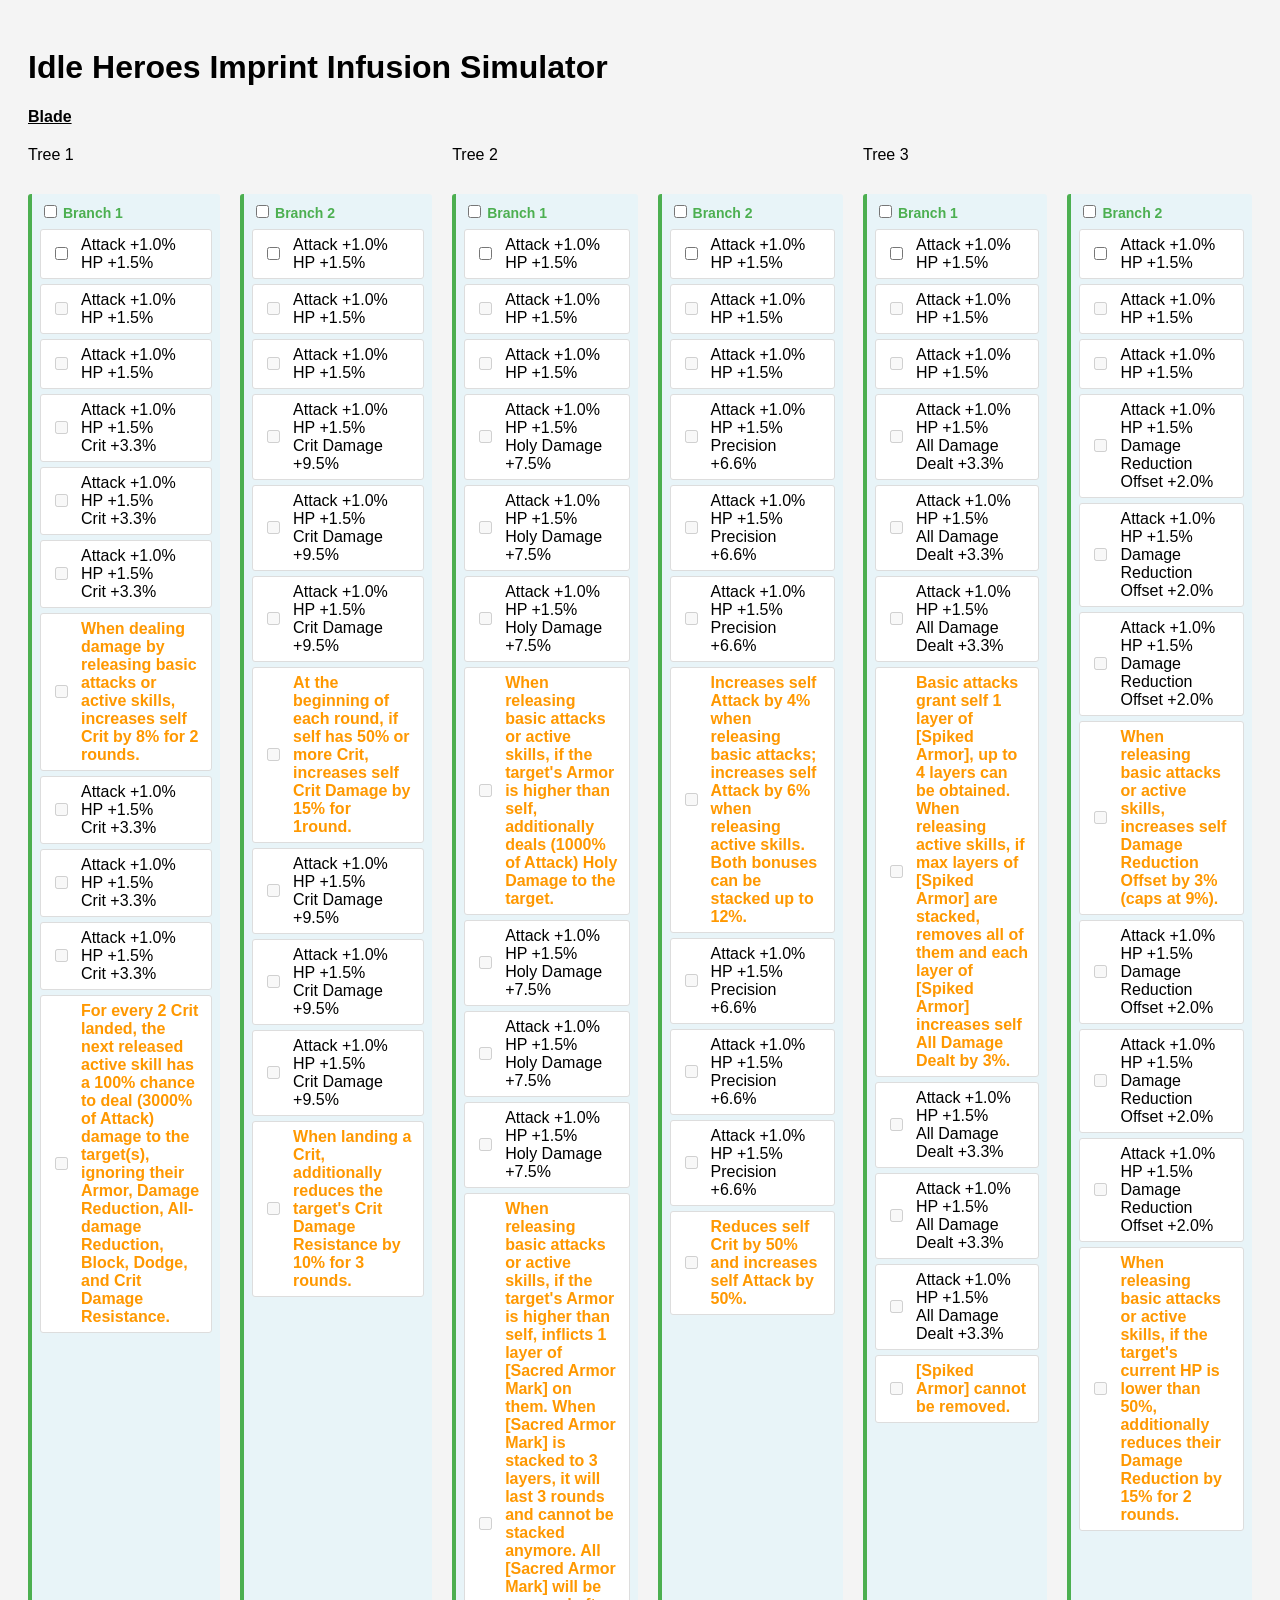
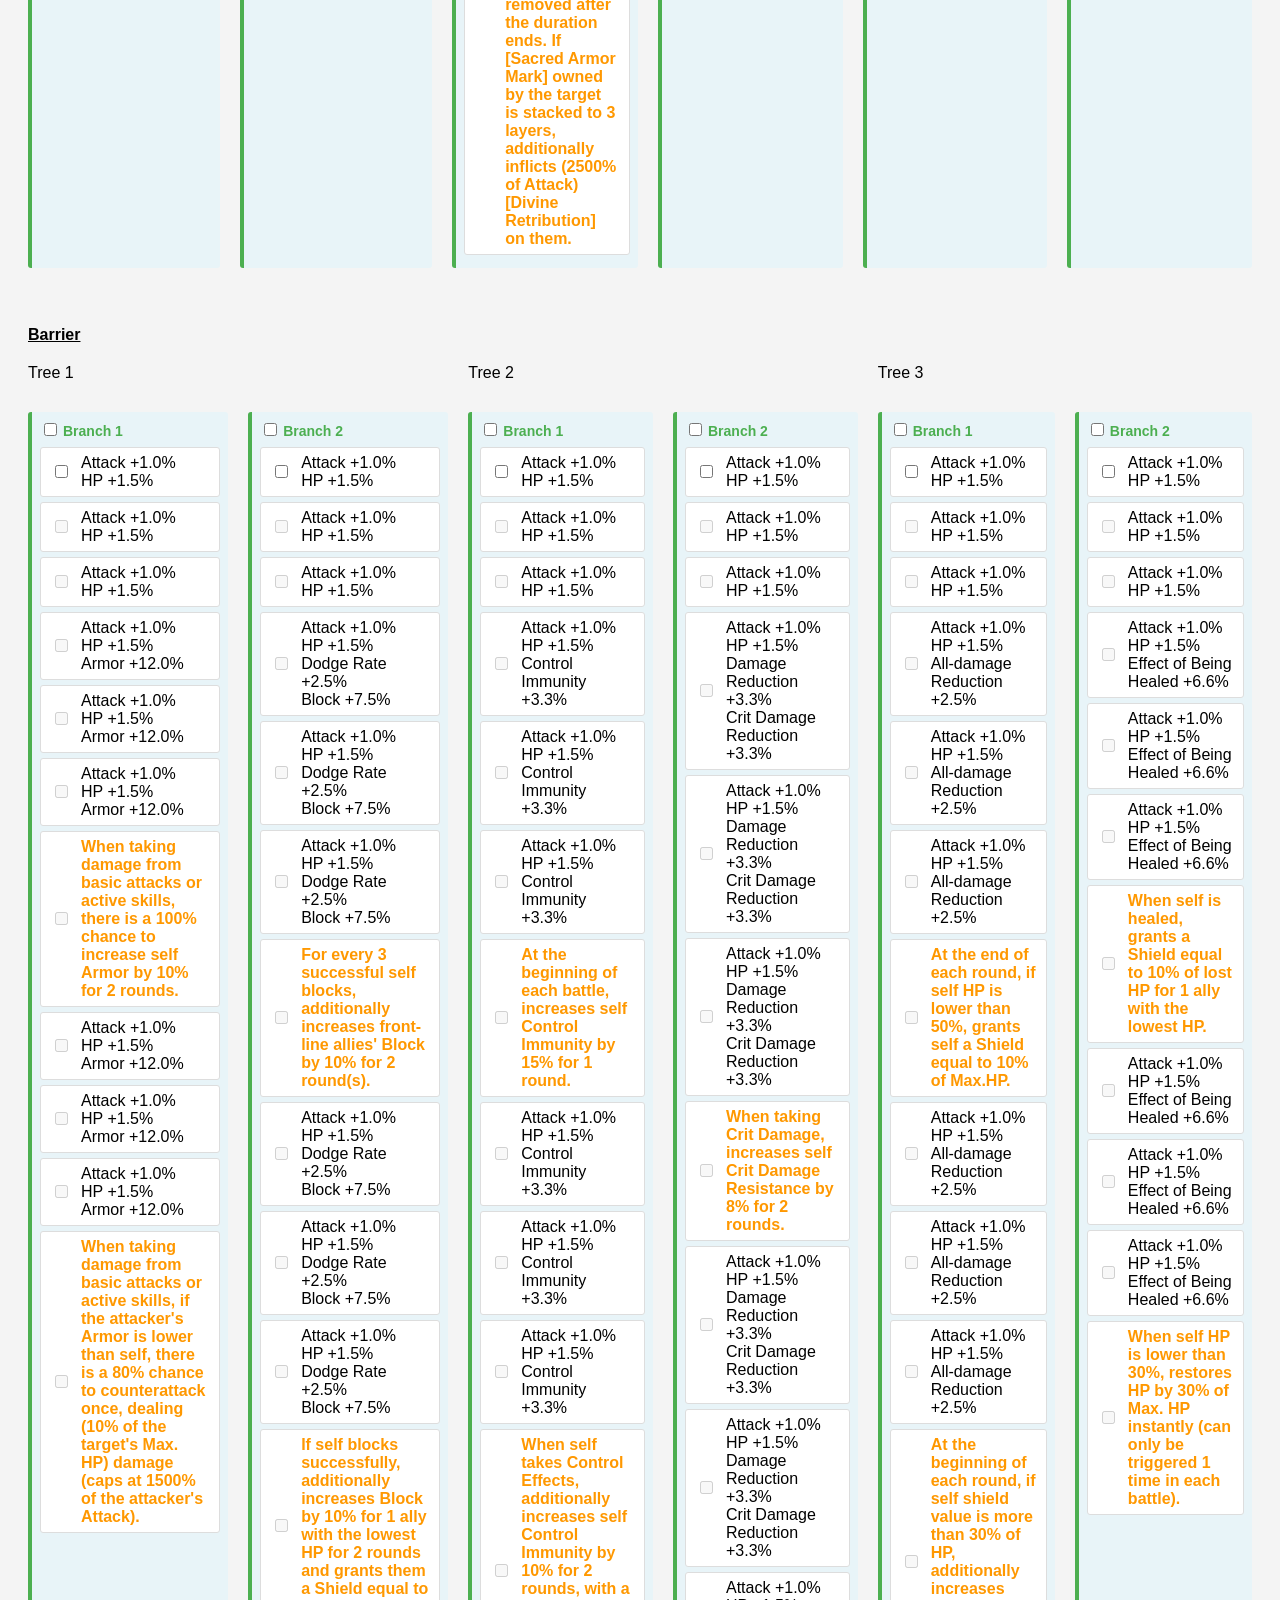
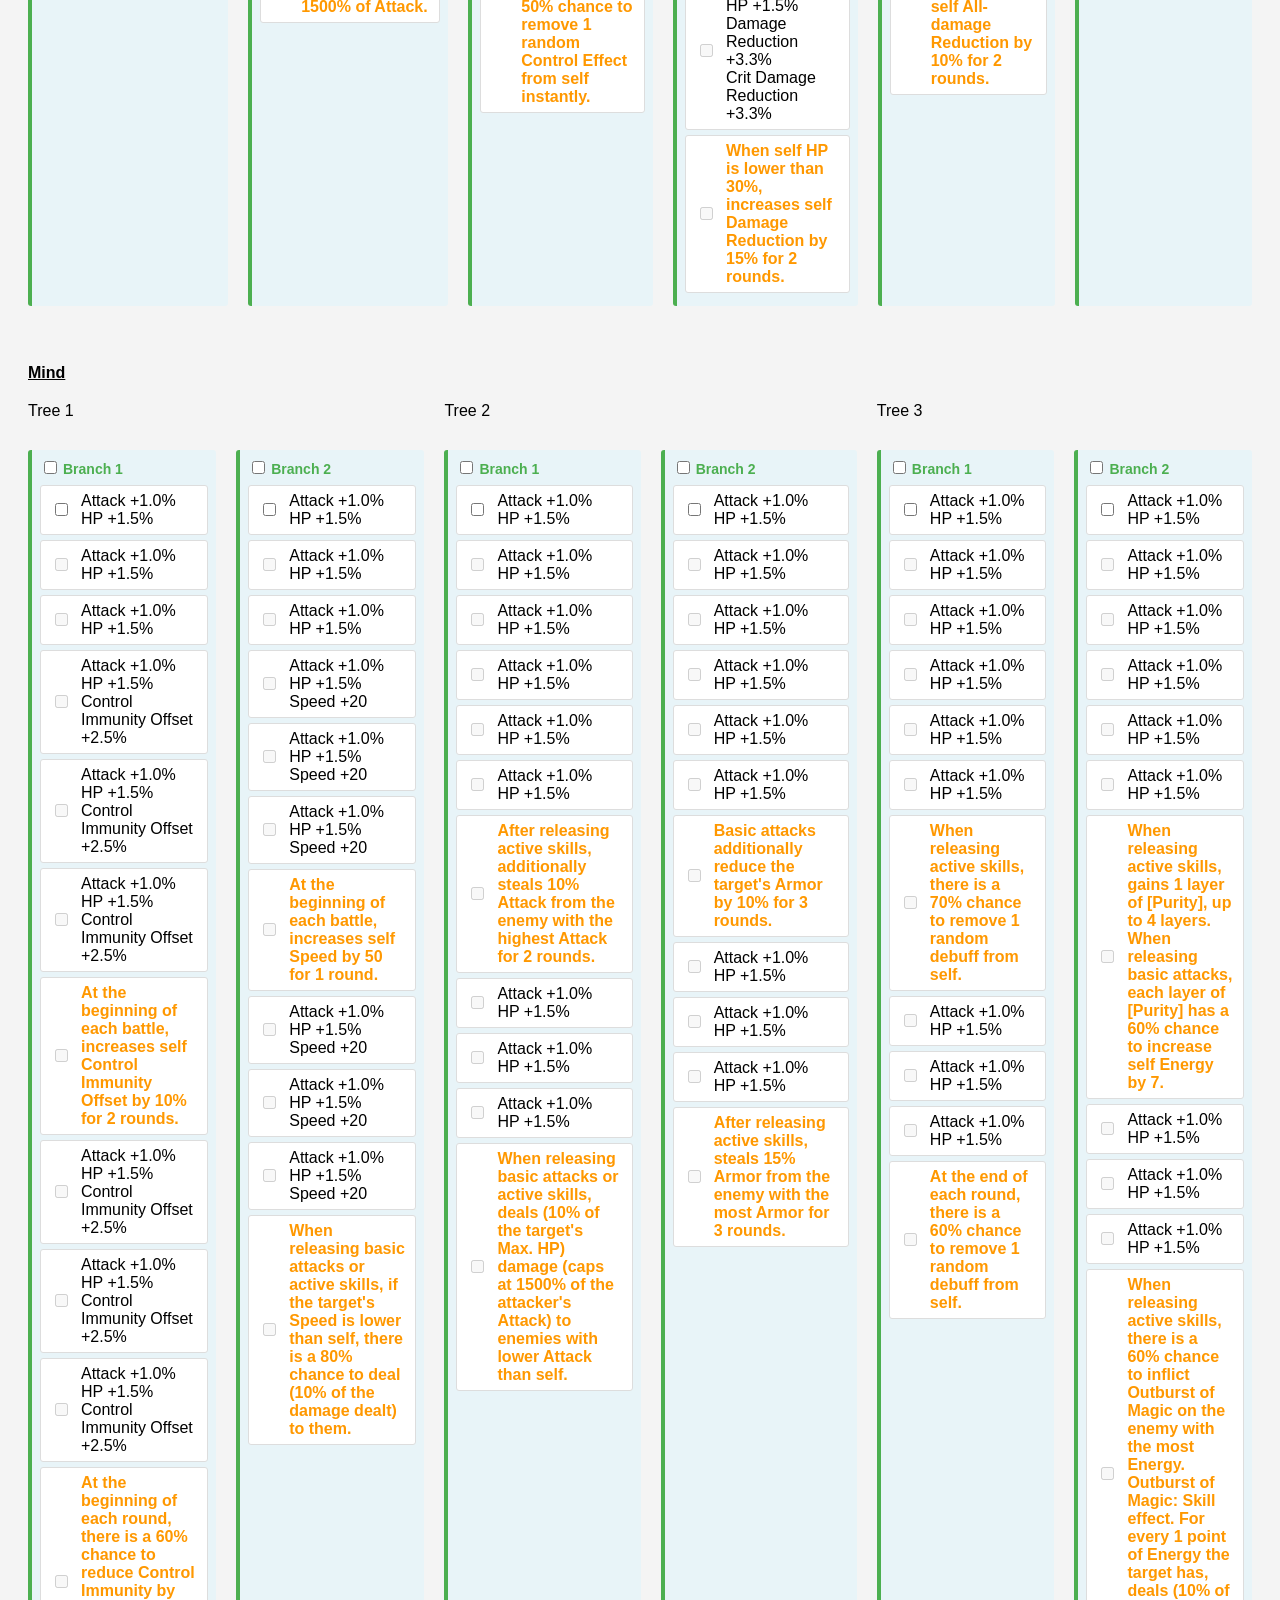
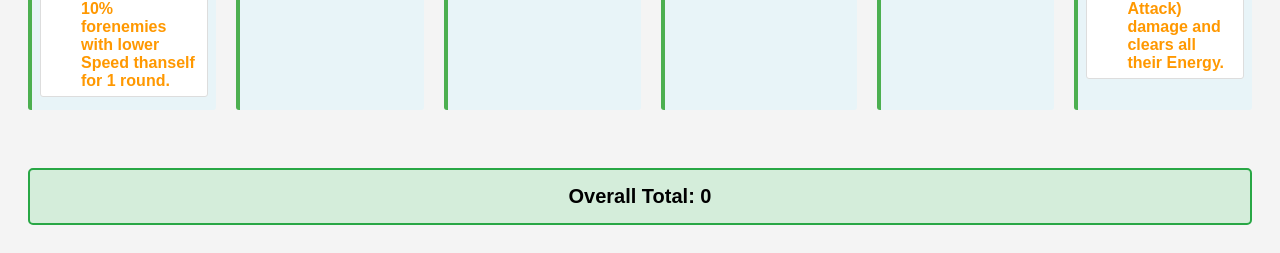
==== commit b6218b76: "Add new nodes for attack and defense effects Added new nodes with specific labels and values for att" ====
--- a/index.html
+++ b/index.html
@@ -195,182 +195,182 @@
                 null,  // Node 1  (shared)
                 null,  // Node 2  (shared)
                 null,  // Node 3  (shared)
+                { label: 'Attack +1.0%\nHP +1.5%\nDamage Reduction Offset +2.0%', value: 1 },  // Node 4
+                { label: 'Attack +1.0%\nHP +1.5%\nDamage Reduction Offset +2.0%', value: 1 },  // Node 5
+                { label: 'Attack +1.0%\nHP +1.5%\nDamage Reduction Offset +2.0%', value: 1 },  // Node 6
+                { label: 'When releasing basic attacks or active skills, increases self Damage Reduction Offset by 3% (caps at 9%).', value: 1 },  // Node 7
+                { label: 'Attack +1.0%\nHP +1.5%\nDamage Reduction Offset +2.0%', value: 1 },  // Node 8
+                { label: 'Attack +1.0%\nHP +1.5%\nDamage Reduction Offset +2.0%', value: 1 },  // Node 9
+                { label: 'Attack +1.0%\nHP +1.5%\nDamage Reduction Offset +2.0%', value: 1 },  // Node 10
+                { label: 'When releasing basic attacks or active skills, if the target\'s current HP is lower than 50%, additionally reduces their Damage Reduction by 15% for 2 rounds.', value: 2 },  // Node 11
+            ],
+            // Table 1 (Barrier), Tree 0, Branch 0
+            '1_0_0': [
+                null,  // Node 1  (shared)
+                null,  // Node 2  (shared)
+                null,  // Node 3  (shared)
+                { label: 'Attack +1.0%\nHP +1.5%\nArmor +12.0%', value: 1 },  // Node 4
+                { label: 'Attack +1.0%\nHP +1.5%\nArmor +12.0%', value: 1 },  // Node 5
+                { label: 'Attack +1.0%\nHP +1.5%\nArmor +12.0%', value: 1 },  // Node 6
+                { label: 'When taking damage from basic attacks or active skills, there is a 100% chance to increase self Armor by 10% for 2 rounds.', value: 1 },  // Node 7
+                { label: 'Attack +1.0%\nHP +1.5%\nArmor +12.0%', value: 1 },  // Node 8
+                { label: 'Attack +1.0%\nHP +1.5%\nArmor +12.0%', value: 1 },  // Node 9
+                { label: 'Attack +1.0%\nHP +1.5%\nArmor +12.0%', value: 1 },  // Node 10
+                { label: 'When taking damage from basic attacks or active skills, if the attacker\'s Armor is lower than self, there is a 80% chance to counterattack once, dealing (10% of the target\'s Max. HP) damage (caps at 1500% of the attacker\'s Attack).', value: 2 },  // Node 11
+            ],
+            // Table 1 (Barrier), Tree 0, Branch 1
+            '1_0_1': [
+                null,  // Node 1  (shared)
+                null,  // Node 2  (shared)
+                null,  // Node 3  (shared)
+                { label: 'Attack +1.0%\nHP +1.5%\nDodge Rate +2.5%\nBlock +7.5%', value: 1 },  // Node 4
+                { label: 'Attack +1.0%\nHP +1.5%\nDodge Rate +2.5%\nBlock +7.5%', value: 1 },  // Node 5
+                { label: 'Attack +1.0%\nHP +1.5%\nDodge Rate +2.5%\nBlock +7.5%', value: 1 },  // Node 6
+                { label: 'For every 3 successful self blocks, additionally increases front-line allies\' Block by 10% for 2 round(s).', value: 1 },  // Node 7
+                { label: 'Attack +1.0%\nHP +1.5%\nDodge Rate +2.5%\nBlock +7.5%', value: 1 },  // Node 8
+                { label: 'Attack +1.0%\nHP +1.5%\nDodge Rate +2.5%\nBlock +7.5%', value: 1 },  // Node 9
+                { label: 'Attack +1.0%\nHP +1.5%\nDodge Rate +2.5%\nBlock +7.5%', value: 1 },  // Node 10
+                { label: 'If self blocks successfully, additionally increases Block by 10% for 1 ally with the lowest HP for 2 rounds and grants them a Shield equal to 1500% of Attack.', value: 2 },  // Node 11
+            ],
+            // Table 1 (Barrier), Tree 1, Branch 0
+            '1_1_0': [
+                null,  // Node 1  (shared)
+                null,  // Node 2  (shared)
+                null,  // Node 3  (shared)
+                { label: 'Attack +1.0%\nHP +1.5%\nControl Immunity +3.3%', value: 1 },  // Node 4
+                { label: 'Attack +1.0%\nHP +1.5%\nControl Immunity +3.3%', value: 1 },  // Node 5
+                { label: 'Attack +1.0%\nHP +1.5%\nControl Immunity +3.3%', value: 1 },  // Node 6
+                { label: 'At the beginning of each battle, increases self Control Immunity by 15% for 1 round.', value: 1 },  // Node 7
+                { label: 'Attack +1.0%\nHP +1.5%\nControl Immunity +3.3%', value: 1 },  // Node 8
+                { label: 'Attack +1.0%\nHP +1.5%\nControl Immunity +3.3%', value: 1 },  // Node 9
+                { label: 'Attack +1.0%\nHP +1.5%\nControl Immunity +3.3%', value: 1 },  // Node 10
+                { label: 'When self takes Control Effects, additionally increases self Control Immunity by 10% for 2 rounds, with a 50% chance to remove 1  random Control Effect from self instantly.', value: 2 },  // Node 11
+            ],
+            // Table 1 (Barrier), Tree 1, Branch 1
+            '1_1_1': [
+                null,  // Node 1  (shared)
+                null,  // Node 2  (shared)
+                null,  // Node 3  (shared)
+                { label: 'Attack +1.0%\nHP +1.5%\nDamage Reduction +3.3%\nCrit Damage Reduction +3.3%', value: 1 },  // Node 4
+                { label: 'Attack +1.0%\nHP +1.5%\nDamage Reduction +3.3%\nCrit Damage Reduction +3.3%', value: 1 },  // Node 5
+                { label: 'Attack +1.0%\nHP +1.5%\nDamage Reduction +3.3%\nCrit Damage Reduction +3.3%', value: 1 },  // Node 6
+                { label: 'When taking Crit Damage, increases self Crit Damage Resistance by 8% for 2 rounds.', value: 1 },  // Node 7
+                { label: 'Attack +1.0%\nHP +1.5%\nDamage Reduction +3.3%\nCrit Damage Reduction +3.3%', value: 1 },  // Node 8
+                { label: 'Attack +1.0%\nHP +1.5%\nDamage Reduction +3.3%\nCrit Damage Reduction +3.3%', value: 1 },  // Node 9
+                { label: 'Attack +1.0%\nHP +1.5%\nDamage Reduction +3.3%\nCrit Damage Reduction +3.3%', value: 1 },  // Node 10
+                { label: 'When self HP is lower than 30%, increases self Damage Reduction by 15% for 2 rounds.', value: 2 },  // Node 11
+            ],
+            // Table 1 (Barrier), Tree 2, Branch 0
+            '1_2_0': [
+                null,  // Node 1  (shared)
+                null,  // Node 2  (shared)
+                null,  // Node 3  (shared)
+                { label: 'Attack +1.0%\nHP +1.5%\nAll-damage Reduction +2.5%', value: 1 },  // Node 4
+                { label: 'Attack +1.0%\nHP +1.5%\nAll-damage Reduction +2.5%', value: 1 },  // Node 5
+                { label: 'Attack +1.0%\nHP +1.5%\nAll-damage Reduction +2.5%', value: 1 },  // Node 6
+                { label: 'At the end of each round, if self HP is lower than 50%, grants self a Shield equal to 10% of Max.HP.', value: 1 },  // Node 7
+                { label: 'Attack +1.0%\nHP +1.5%\nAll-damage Reduction +2.5%', value: 1 },  // Node 8
+                { label: 'Attack +1.0%\nHP +1.5%\nAll-damage Reduction +2.5%', value: 1 },  // Node 9
+                { label: 'Attack +1.0%\nHP +1.5%\nAll-damage Reduction +2.5%', value: 1 },  // Node 10
+                { label: 'At the beginning of each round, if self shield value is more than 30% of HP, additionally increases self All-damage Reduction by 10% for 2 rounds.', value: 2 },  // Node 11
+            ],
+            // Table 1 (Barrier), Tree 2, Branch 1
+            '1_2_1': [
+                null,  // Node 1  (shared)
+                null,  // Node 2  (shared)
+                null,  // Node 3  (shared)
+                { label: 'Attack +1.0%\nHP +1.5%\nEffect of Being Healed +6.6%', value: 1 },  // Node 4
+                { label: 'Attack +1.0%\nHP +1.5%\nEffect of Being Healed +6.6%', value: 1 },  // Node 5
+                { label: 'Attack +1.0%\nHP +1.5%\nEffect of Being Healed +6.6%', value: 1 },  // Node 6
+                { label: 'When self is healed, grants a Shield equal to 10% of lost HP for 1 ally with the lowest HP.', value: 1 },  // Node 7
+                { label: 'Attack +1.0%\nHP +1.5%\nEffect of Being Healed +6.6%', value: 1 },  // Node 8
+                { label: 'Attack +1.0%\nHP +1.5%\nEffect of Being Healed +6.6%', value: 1 },  // Node 9
+                { label: 'Attack +1.0%\nHP +1.5%\nEffect of Being Healed +6.6%', value: 1 },  // Node 10
+                { label: 'When self HP is lower than 30%, restores HP by 30% of Max. HP instantly (can only be triggered 1 time in each battle).', value: 2 },  // Node 11
+            ],
+            // Table 2 (Mind), Tree 0, Branch 0
+            '2_0_0': [
+                null,  // Node 1  (shared)
+                null,  // Node 2  (shared)
+                null,  // Node 3  (shared)
+                { label: 'Attack +1.0%\nHP +1.5%\nControl Immunity Offset +2.5%', value: 1 },  // Node 4
+                { label: 'Attack +1.0%\nHP +1.5%\nControl Immunity Offset +2.5%', value: 1 },  // Node 5
+                { label: 'Attack +1.0%\nHP +1.5%\nControl Immunity Offset +2.5%', value: 1 },  // Node 6
+                { label: 'At the beginning of each battle, increases self Control Immunity Offset by 10% for 2 rounds.', value: 1 },  // Node 7
+                { label: 'Attack +1.0%\nHP +1.5%\nControl Immunity Offset +2.5%', value: 1 },  // Node 8
+                { label: 'Attack +1.0%\nHP +1.5%\nControl Immunity Offset +2.5%', value: 1 },  // Node 9
+                { label: 'Attack +1.0%\nHP +1.5%\nControl Immunity Offset +2.5%', value: 1 },  // Node 10
+                { label: 'At the beginning of each round, there is a 60% chance to reduce Control Immunity by 10% forenemies with lower Speed thanself for 1 round.', value: 2 },  // Node 11
+            ],
+            // Table 2 (Mind), Tree 0, Branch 1
+            '2_0_1': [
+                null,  // Node 1  (shared)
+                null,  // Node 2  (shared)
+                null,  // Node 3  (shared)
+                { label: 'Attack +1.0%\nHP +1.5%\nSpeed +20', value: 1 },  // Node 4
+                { label: 'Attack +1.0%\nHP +1.5%\nSpeed +20', value: 1 },  // Node 5
+                { label: 'Attack +1.0%\nHP +1.5%\nSpeed +20', value: 1 },  // Node 6
+                { label: 'At the beginning of each battle, increases self Speed by 50 for 1 round.', value: 1 },  // Node 7
+                { label: 'Attack +1.0%\nHP +1.5%\nSpeed +20', value: 1 },  // Node 8
+                { label: 'Attack +1.0%\nHP +1.5%\nSpeed +20', value: 1 },  // Node 9
+                { label: 'Attack +1.0%\nHP +1.5%\nSpeed +20', value: 1 },  // Node 10
+                { label: 'When releasing basic attacks or active skills, if the target\'s Speed is lower than self, there is a 80% chance to deal (10% of the damage dealt) to them.', value: 2 },  // Node 11
+            ],
+            // Table 2 (Mind), Tree 1, Branch 0
+            '2_1_0': [
+                null,  // Node 1  (shared)
+                null,  // Node 2  (shared)
+                null,  // Node 3  (shared)
                 null,  // Node 4
                 null,  // Node 5
                 null,  // Node 6
-                null,  // Node 7
+                { label: 'After releasing active skills, additionally steals 10% Attack from the enemy with the highest Attack for 2 rounds.', value: 1 },  // Node 7
                 null,  // Node 8
                 null,  // Node 9
                 null,  // Node 10
-                null,  // Node 11
-            ],
-            // Table 1 (Barrier), Tree 0, Branch 0
-            '1_0_0': [
+                { label: 'When releasing basic attacks or active skills, deals (10% of the target\'s Max. HP) damage (caps at 1500% of the attacker\'s Attack) to enemies with lower Attack than self.', value: 2 },  // Node 11
+            ],
+            // Table 2 (Mind), Tree 1, Branch 1
+            '2_1_1': [
                 null,  // Node 1  (shared)
                 null,  // Node 2  (shared)
                 null,  // Node 3  (shared)
                 null,  // Node 4
                 null,  // Node 5
                 null,  // Node 6
-                null,  // Node 7
+                { label: 'Basic attacks additionally reduce the target\'s Armor by 10% for 3 rounds.', value: 1 },  // Node 7
                 null,  // Node 8
                 null,  // Node 9
                 null,  // Node 10
-                null,  // Node 11
-            ],
-            // Table 1 (Barrier), Tree 0, Branch 1
-            '1_0_1': [
+                { label: 'After releasing active skills, steals 15% Armor from the enemy with the most Armor for 3 rounds.', value: 2 },  // Node 11
+            ],
+            // Table 2 (Mind), Tree 2, Branch 0
+            '2_2_0': [
                 null,  // Node 1  (shared)
                 null,  // Node 2  (shared)
                 null,  // Node 3  (shared)
                 null,  // Node 4
                 null,  // Node 5
                 null,  // Node 6
-                null,  // Node 7
+                { label: 'When releasing active skills, there is a 70% chance to remove 1 random debuff from self.', value: 1 },  // Node 7
                 null,  // Node 8
                 null,  // Node 9
                 null,  // Node 10
-                null,  // Node 11
-            ],
-            // Table 1 (Barrier), Tree 1, Branch 0
-            '1_1_0': [
+                { label: 'At the end of each round, there is a 60% chance to remove 1 random debuff from self.', value: 2 },  // Node 11
+            ],
+            // Table 2 (Mind), Tree 2, Branch 1
+            '2_2_1': [
                 null,  // Node 1  (shared)
                 null,  // Node 2  (shared)
                 null,  // Node 3  (shared)
                 null,  // Node 4
                 null,  // Node 5
                 null,  // Node 6
-                null,  // Node 7
+                { label: 'When releasing active skills, gains 1 layer of [Purity], up to 4 layers. When releasing basic attacks, each layer of [Purity] has a 60% chance to increase self Energy by 7.', value: 1 },  // Node 7
                 null,  // Node 8
                 null,  // Node 9
                 null,  // Node 10
-                null,  // Node 11
-            ],
-            // Table 1 (Barrier), Tree 1, Branch 1
-            '1_1_1': [
-                null,  // Node 1  (shared)
-                null,  // Node 2  (shared)
-                null,  // Node 3  (shared)
-                null,  // Node 4
-                null,  // Node 5
-                null,  // Node 6
-                null,  // Node 7
-                null,  // Node 8
-                null,  // Node 9
-                null,  // Node 10
-                null,  // Node 11
-            ],
-            // Table 1 (Barrier), Tree 2, Branch 0
-            '1_2_0': [
-                null,  // Node 1  (shared)
-                null,  // Node 2  (shared)
-                null,  // Node 3  (shared)
-                null,  // Node 4
-                null,  // Node 5
-                null,  // Node 6
-                null,  // Node 7
-                null,  // Node 8
-                null,  // Node 9
-                null,  // Node 10
-                null,  // Node 11
-            ],
-            // Table 1 (Barrier), Tree 2, Branch 1
-            '1_2_1': [
-                null,  // Node 1  (shared)
-                null,  // Node 2  (shared)
-                null,  // Node 3  (shared)
-                null,  // Node 4
-                null,  // Node 5
-                null,  // Node 6
-                null,  // Node 7
-                null,  // Node 8
-                null,  // Node 9
-                null,  // Node 10
-                null,  // Node 11
-            ],
-            // Table 2 (Mind), Tree 0, Branch 0
-            '2_0_0': [
-                null,  // Node 1  (shared)
-                null,  // Node 2  (shared)
-                null,  // Node 3  (shared)
-                null,  // Node 4
-                null,  // Node 5
-                null,  // Node 6
-                null,  // Node 7
-                null,  // Node 8
-                null,  // Node 9
-                null,  // Node 10
-                null,  // Node 11
-            ],
-            // Table 2 (Mind), Tree 0, Branch 1
-            '2_0_1': [
-                null,  // Node 1  (shared)
-                null,  // Node 2  (shared)
-                null,  // Node 3  (shared)
-                null,  // Node 4
-                null,  // Node 5
-                null,  // Node 6
-                null,  // Node 7
-                null,  // Node 8
-                null,  // Node 9
-                null,  // Node 10
-                null,  // Node 11
-            ],
-            // Table 2 (Mind), Tree 1, Branch 0
-            '2_1_0': [
-                null,  // Node 1  (shared)
-                null,  // Node 2  (shared)
-                null,  // Node 3  (shared)
-                null,  // Node 4
-                null,  // Node 5
-                null,  // Node 6
-                null,  // Node 7
-                null,  // Node 8
-                null,  // Node 9
-                null,  // Node 10
-                null,  // Node 11
-            ],
-            // Table 2 (Mind), Tree 1, Branch 1
-            '2_1_1': [
-                null,  // Node 1  (shared)
-                null,  // Node 2  (shared)
-                null,  // Node 3  (shared)
-                null,  // Node 4
-                null,  // Node 5
-                null,  // Node 6
-                null,  // Node 7
-                null,  // Node 8
-                null,  // Node 9
-                null,  // Node 10
-                null,  // Node 11
-            ],
-            // Table 2 (Mind), Tree 2, Branch 0
-            '2_2_0': [
-                null,  // Node 1  (shared)
-                null,  // Node 2  (shared)
-                null,  // Node 3  (shared)
-                null,  // Node 4
-                null,  // Node 5
-                null,  // Node 6
-                null,  // Node 7
-                null,  // Node 8
-                null,  // Node 9
-                null,  // Node 10
-                null,  // Node 11
-            ],
-            // Table 2 (Mind), Tree 2, Branch 1
-            '2_2_1': [
-                null,  // Node 1  (shared)
-                null,  // Node 2  (shared)
-                null,  // Node 3  (shared)
-                null,  // Node 4
-                null,  // Node 5
-                null,  // Node 6
-                null,  // Node 7
-                null,  // Node 8
-                null,  // Node 9
-                null,  // Node 10
-                null,  // Node 11
+                { label: 'When releasing active skills, there is a 60% chance to inflict Outburst of Magic on the enemy with the most Energy. Outburst of Magic: Skill effect. For every 1 point of Energy the target has, deals (10% of Attack) damage and clears all their Energy.', value: 2 },  // Node 11
             ],
         };
 
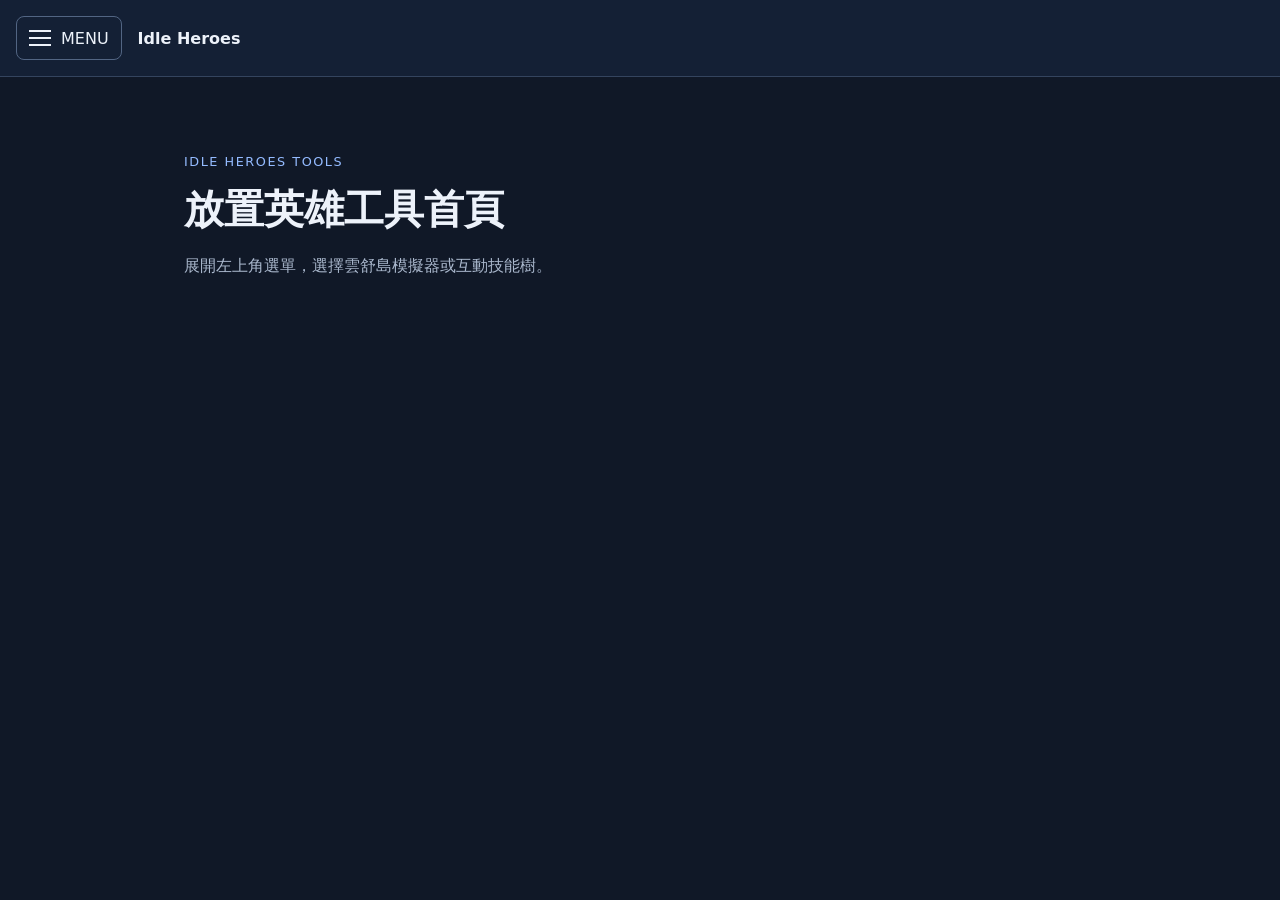
==== commit fb729266: "Combine cloud island and imprint infusion" ====
--- a/index.html
+++ b/index.html
@@ -1,616 +1,50 @@
-<!DOCTYPE html>
-<html lang="en">
-<head>
-    <meta charset="UTF-8">
-    <meta name="viewport" content="width=device-width, initial-scale=1.0">
-    <title>Interactive Tree Nodes</title>
+<!doctype html>
+<html lang="zh-Hant">
+  <head>
+    <meta charset="utf-8">
+    <meta name="viewport" content="width=device-width, initial-scale=1">
+    <meta name="description" content="放置英雄工具首頁：雲舒島模擬器與互動技能樹。">
+    <title>放置英雄工具首頁</title>
+    <link rel="stylesheet" href="./site-navigation.css">
     <style>
-        body {
-            font-family: Arial, sans-serif;
-            background-color: #f4f4f4;
-            padding: 20px;
-        }
-        .table-container {
-            display: grid;
-            grid-template-rows: auto 1fr;
-            gap: 20px;
-            margin-bottom: 48px;
-        }
-        .table-title {
-            grid-column: 1 / span 3;
-            grid-row: 1;
-            font-weight: bold;
-            text-decoration: underline;
-        }
-        .tree-container {
-            display: grid;
-            grid-template-columns: repeat(2, 1fr);
-            grid-template-rows: auto 1fr;
-            gap: 20px;
-        }
-        .tree-title {
-            grid-column: 1 / span 2;
-            grid-row: 1;
-        }
-        .branch {
-            margin: 10px 0;
-            padding: 8px;
-            background-color: #e8f4f8;
-            border-left: 4px solid #4CAF50;
-            border-radius: 3px;
-        }
-        .branch-title {
-            font-weight: bold;
-            font-size: 14px;
-            color: #4CAF50;
-            margin-bottom: 8px;
-        }
-        .node {
-            margin: 5px 0;
-            padding: 6px 10px;
-            background-color: #fff;
-            border: 1px solid #ddd;
-            border-radius: 3px;
-            display: flex;
-            align-items: center;
-            gap: 10px;
-        }
-        .node input[type="checkbox"] {
-            cursor: pointer;
-        }
-        .node-label {
-            flex: 1;
-            cursor: pointer;
-            white-space: pre-line;
-        }
-        .node-label.highlight {
-            font-weight: bold;
-            color: #ff9800;
-        }
-        .overall-total {
-            font-size: 20px;
-            font-weight: bold;
-            margin-top: 20px;
-            padding: 15px;
-            background-color: #d4edda;
-            border: 2px solid #28a745;
-            border-radius: 5px;
-            text-align: center;
-        }
+      :root {
+        color-scheme: dark;
+        font-family: system-ui, sans-serif;
+        background: #101827;
+        color: #edf2fa;
+      }
+
+      * { box-sizing: border-box; }
+      body { margin: 0; }
+      main { max-width: 960px; margin: auto; padding: 64px 24px; }
+      .eyebrow { color: #94bbff; letter-spacing: .12em; font-size: .8rem; }
+      h1 { margin: 12px 0; font-size: clamp(1.8rem, 5vw, 2.5rem); }
+      .description { color: #aab8cd; line-height: 1.6; }
     </style>
-</head>
-<body>
-    <h1>Idle Heroes Imprint Infusion Simulator</h1>
-    <div id="tablesContainer"></div>
-    <div id="overallTotalDiv" class="overall-total">Overall Total: 0</div>
-
-    <script>
-        const totalLimit = 63;
-        let overallTotal = 0;
-        const treeData = [];
-        const tableNames = ['Blade', 'Barrier', 'Mind'];
-
-        // ============================================================
-        // NODE CONFIGURATION â€” edit labels and values here
-        // Each entry: { label: 'Display Name', value: pointValue }
-        // Nodes 1-3 are shared across both branches in the same tree.
-        // ============================================================
-        const nodeDefaults = [
-            { label: 'Attack +1.0%\nHP +1.5%', value: 1 },  // Node 1  (shared)
-            { label: 'Attack +1.0%\nHP +1.5%', value: 1 },  // Node 2  (shared)
-            { label: 'Attack +1.0%\nHP +1.5%', value: 1 },  // Node 3  (shared)
-            { label: 'Attack +1.0%\nHP +1.5%', value: 1 },  // Node 4
-            { label: 'Attack +1.0%\nHP +1.5%', value: 1 },  // Node 5
-            { label: 'Attack +1.0%\nHP +1.5%', value: 1 },  // Node 6
-            { label: 'Node 7',       value: 1 },            // Node 7
-            { label: 'Attack +1.0%\nHP +1.5%', value: 1 },  // Node 8
-            { label: 'Attack +1.0%\nHP +1.5%', value: 1 },  // Node 9
-            { label: 'Attack +1.0%\nHP +1.5%', value: 1 },  // Node 10
-            { label: 'Node 11',      value: 2 },            // Node 11
-        ];
-
-        // Override labels/values for a specific branch.
-        // Key format: "tableIndex_treeIndex_branchIndex"
-        // Value: array of 12 entries (same format as nodeDefaults).
-        // Only the entries you provide are overridden; use null to keep the default.
-        // Example:
-        //   '0_0_1': [
-        //       { label: 'Alt Root', value: 3 },  // override Node 1
-        //       null,                              // keep default Node 2
-        //       ...
-        //   ]
-        const nodeOverrides = {
-            // Table 0 (Blade), Tree 0, Branch 0
-            '0_0_0': [
-                null,  // Node 1  (shared)
-                null,  // Node 2  (shared)
-                null,  // Node 3  (shared)
-                { label: 'Attack +1.0%\nHP +1.5%\nCrit +3.3%', value: 1 },  // Node 4
-                { label: 'Attack +1.0%\nHP +1.5%\nCrit +3.3%', value: 1 },  // Node 5
-                { label: 'Attack +1.0%\nHP +1.5%\nCrit +3.3%', value: 1 },  // Node 6
-                { label: 'When dealing damage by releasing basic attacks or active skills, increases self Crit by 8% for 2 rounds.', value: 1 },  // Node 7
-                { label: 'Attack +1.0%\nHP +1.5%\nCrit +3.3%', value: 1 },  // Node 8
-                { label: 'Attack +1.0%\nHP +1.5%\nCrit +3.3%', value: 1 },  // Node 9
-                { label: 'Attack +1.0%\nHP +1.5%\nCrit +3.3%', value: 1 },  // Node 10
-                { label: 'For every 2 Crit landed, the next released active skill has a 100% chance to deal (3000% of Attack) damage to the target(s), ignoring their Armor, Damage Reduction, All-damage Reduction, Block, Dodge, and Crit Damage Resistance.',      value: 2 },  // Node 11
-            ],
-            // Table 0 (Blade), Tree 0, Branch 1
-            '0_0_1': [
-                null,  // Node 1  (shared)
-                null,  // Node 2  (shared)
-                null,  // Node 3  (shared)
-                { label: 'Attack +1.0%\nHP +1.5%\nCrit Damage +9.5%', value: 1 },  // Node 4
-                { label: 'Attack +1.0%\nHP +1.5%\nCrit Damage +9.5%', value: 1 },  // Node 5
-                { label: 'Attack +1.0%\nHP +1.5%\nCrit Damage +9.5%', value: 1 },  // Node 6
-                { label: 'At the beginning of each round, if self has 50% or more Crit, increases self Crit Damage by 15% for 1round.', value: 1 },  // Node 7
-                { label: 'Attack +1.0%\nHP +1.5%\nCrit Damage +9.5%', value: 1 },  // Node 8
-                { label: 'Attack +1.0%\nHP +1.5%\nCrit Damage +9.5%', value: 1 },  // Node 9
-                { label: 'Attack +1.0%\nHP +1.5%\nCrit Damage +9.5%', value: 1 },  // Node 10
-                { label: 'When landing a Crit, additionally reduces the target\'s Crit Damage Resistance by 10% for 3 rounds.',      value: 2 },  // Node 11
-            ],
-            // Table 0 (Blade), Tree 1, Branch 0
-            '0_1_0': [
-                null,  // Node 1  (shared)
-                null,  // Node 2  (shared)
-                null,  // Node 3  (shared)
-                { label: 'Attack +1.0%\nHP +1.5%\nHoly Damage +7.5%', value: 1 },  // Node 4
-                { label: 'Attack +1.0%\nHP +1.5%\nHoly Damage +7.5%', value: 1 },  // Node 5
-                { label: 'Attack +1.0%\nHP +1.5%\nHoly Damage +7.5%', value: 1 },  // Node 6
-                { label: 'When releasing basic attacks or active skills, if the target\'s Armor is higher than self, additionally deals (1000% of Attack) Holy Damage to the target.', value: 1 },  // Node 7
-                { label: 'Attack +1.0%\nHP +1.5%\nHoly Damage +7.5%', value: 1 },  // Node 8
-                { label: 'Attack +1.0%\nHP +1.5%\nHoly Damage +7.5%', value: 1 },  // Node 9
-                { label: 'Attack +1.0%\nHP +1.5%\nHoly Damage +7.5%', value: 1 },  // Node 10
-                { label: 'When releasing basic attacks or active skills, if the target\'s Armor is higher than self, inflicts 1 layer of [Sacred Armor Mark] on them. When [Sacred Armor Mark] is stacked to 3 layers, it will last 3 rounds and cannot be stacked anymore. All [Sacred Armor Mark] will be removed after the duration ends. If [Sacred Armor Mark] owned by the target is stacked to 3 layers, additionally inflicts (2500% of Attack) [Divine Retribution] on them.',      value: 2 },  // Node 11
-            ],
-            // Table 0 (Blade), Tree 1, Branch 1
-            '0_1_1': [
-                null,  // Node 1  (shared)
-                null,  // Node 2  (shared)
-                null,  // Node 3  (shared)
-                { label: 'Attack +1.0%\nHP +1.5%\nPrecision +6.6%', value: 1 },  // Node 4
-                { label: 'Attack +1.0%\nHP +1.5%\nPrecision +6.6%', value: 1 },  // Node 5
-                { label: 'Attack +1.0%\nHP +1.5%\nPrecision +6.6%', value: 1 },  // Node 6
-                { label: 'Increases self Attack by 4% when releasing basic attacks; increases self Attack by 6% when releasing active skills. Both bonuses can be stacked up to 12%.', value: 1 },  // Node 7
-                { label: 'Attack +1.0%\nHP +1.5%\nPrecision +6.6%', value: 1 },  // Node 8
-                { label: 'Attack +1.0%\nHP +1.5%\nPrecision +6.6%', value: 1 },  // Node 9
-                { label: 'Attack +1.0%\nHP +1.5%\nPrecision +6.6%', value: 1 },  // Node 10
-                { label: 'Reduces self Crit by 50% and increases self Attack by 50%.', value: 2 },  // Node 11
-            ],
-            // Table 0 (Blade), Tree 2, Branch 0
-            '0_2_0': [
-                null,  // Node 1  (shared)
-                null,  // Node 2  (shared)
-                null,  // Node 3  (shared)
-                { label: 'Attack +1.0%\nHP +1.5%\nAll Damage Dealt +3.3%', value: 1 },  // Node 4
-                { label: 'Attack +1.0%\nHP +1.5%\nAll Damage Dealt +3.3%', value: 1 },  // Node 5
-                { label: 'Attack +1.0%\nHP +1.5%\nAll Damage Dealt +3.3%', value: 1 },  // Node 6
-                { label: 'Basic attacks grant self 1 layer of [Spiked Armor], up to 4 layers can be obtained. When releasing active skills, if max layers of [Spiked Armor] are stacked, removes all of them and each layer of [Spiked Armor] increases self All Damage Dealt by 3%.', value: 1 },  // Node 7
-                { label: 'Attack +1.0%\nHP +1.5%\nAll Damage Dealt +3.3%', value: 1 },  // Node 8
-                { label: 'Attack +1.0%\nHP +1.5%\nAll Damage Dealt +3.3%', value: 1 },  // Node 9
-                { label: 'Attack +1.0%\nHP +1.5%\nAll Damage Dealt +3.3%', value: 1 },  // Node 10
-                { label: '[Spiked Armor] cannot be removed.', value: 2 },  // Node 11
-            ],
-            // Table 0 (Blade), Tree 2, Branch 1
-            '0_2_1': [
-                null,  // Node 1  (shared)
-                null,  // Node 2  (shared)
-                null,  // Node 3  (shared)
-                { label: 'Attack +1.0%\nHP +1.5%\nDamage Reduction Offset +2.0%', value: 1 },  // Node 4
-                { label: 'Attack +1.0%\nHP +1.5%\nDamage Reduction Offset +2.0%', value: 1 },  // Node 5
-                { label: 'Attack +1.0%\nHP +1.5%\nDamage Reduction Offset +2.0%', value: 1 },  // Node 6
-                { label: 'When releasing basic attacks or active skills, increases self Damage Reduction Offset by 3% (caps at 9%).', value: 1 },  // Node 7
-                { label: 'Attack +1.0%\nHP +1.5%\nDamage Reduction Offset +2.0%', value: 1 },  // Node 8
-                { label: 'Attack +1.0%\nHP +1.5%\nDamage Reduction Offset +2.0%', value: 1 },  // Node 9
-                { label: 'Attack +1.0%\nHP +1.5%\nDamage Reduction Offset +2.0%', value: 1 },  // Node 10
-                { label: 'When releasing basic attacks or active skills, if the target\'s current HP is lower than 50%, additionally reduces their Damage Reduction by 15% for 2 rounds.', value: 2 },  // Node 11
-            ],
-            // Table 1 (Barrier), Tree 0, Branch 0
-            '1_0_0': [
-                null,  // Node 1  (shared)
-                null,  // Node 2  (shared)
-                null,  // Node 3  (shared)
-                { label: 'Attack +1.0%\nHP +1.5%\nArmor +12.0%', value: 1 },  // Node 4
-                { label: 'Attack +1.0%\nHP +1.5%\nArmor +12.0%', value: 1 },  // Node 5
-                { label: 'Attack +1.0%\nHP +1.5%\nArmor +12.0%', value: 1 },  // Node 6
-                { label: 'When taking damage from basic attacks or active skills, there is a 100% chance to increase self Armor by 10% for 2 rounds.', value: 1 },  // Node 7
-                { label: 'Attack +1.0%\nHP +1.5%\nArmor +12.0%', value: 1 },  // Node 8
-                { label: 'Attack +1.0%\nHP +1.5%\nArmor +12.0%', value: 1 },  // Node 9
-                { label: 'Attack +1.0%\nHP +1.5%\nArmor +12.0%', value: 1 },  // Node 10
-                { label: 'When taking damage from basic attacks or active skills, if the attacker\'s Armor is lower than self, there is a 80% chance to counterattack once, dealing (10% of the target\'s Max. HP) damage (caps at 1500% of the attacker\'s Attack).', value: 2 },  // Node 11
-            ],
-            // Table 1 (Barrier), Tree 0, Branch 1
-            '1_0_1': [
-                null,  // Node 1  (shared)
-                null,  // Node 2  (shared)
-                null,  // Node 3  (shared)
-                { label: 'Attack +1.0%\nHP +1.5%\nDodge Rate +2.5%\nBlock +7.5%', value: 1 },  // Node 4
-                { label: 'Attack +1.0%\nHP +1.5%\nDodge Rate +2.5%\nBlock +7.5%', value: 1 },  // Node 5
-                { label: 'Attack +1.0%\nHP +1.5%\nDodge Rate +2.5%\nBlock +7.5%', value: 1 },  // Node 6
-                { label: 'For every 3 successful self blocks, additionally increases front-line allies\' Block by 10% for 2 round(s).', value: 1 },  // Node 7
-                { label: 'Attack +1.0%\nHP +1.5%\nDodge Rate +2.5%\nBlock +7.5%', value: 1 },  // Node 8
-                { label: 'Attack +1.0%\nHP +1.5%\nDodge Rate +2.5%\nBlock +7.5%', value: 1 },  // Node 9
-                { label: 'Attack +1.0%\nHP +1.5%\nDodge Rate +2.5%\nBlock +7.5%', value: 1 },  // Node 10
-                { label: 'If self blocks successfully, additionally increases Block by 10% for 1 ally with the lowest HP for 2 rounds and grants them a Shield equal to 1500% of Attack.', value: 2 },  // Node 11
-            ],
-            // Table 1 (Barrier), Tree 1, Branch 0
-            '1_1_0': [
-                null,  // Node 1  (shared)
-                null,  // Node 2  (shared)
-                null,  // Node 3  (shared)
-                { label: 'Attack +1.0%\nHP +1.5%\nControl Immunity +3.3%', value: 1 },  // Node 4
-                { label: 'Attack +1.0%\nHP +1.5%\nControl Immunity +3.3%', value: 1 },  // Node 5
-                { label: 'Attack +1.0%\nHP +1.5%\nControl Immunity +3.3%', value: 1 },  // Node 6
-                { label: 'At the beginning of each battle, increases self Control Immunity by 15% for 1 round.', value: 1 },  // Node 7
-                { label: 'Attack +1.0%\nHP +1.5%\nControl Immunity +3.3%', value: 1 },  // Node 8
-                { label: 'Attack +1.0%\nHP +1.5%\nControl Immunity +3.3%', value: 1 },  // Node 9
-                { label: 'Attack +1.0%\nHP +1.5%\nControl Immunity +3.3%', value: 1 },  // Node 10
-                { label: 'When self takes Control Effects, additionally increases self Control Immunity by 10% for 2 rounds, with a 50% chance to remove 1  random Control Effect from self instantly.', value: 2 },  // Node 11
-            ],
-            // Table 1 (Barrier), Tree 1, Branch 1
-            '1_1_1': [
-                null,  // Node 1  (shared)
-                null,  // Node 2  (shared)
-                null,  // Node 3  (shared)
-                { label: 'Attack +1.0%\nHP +1.5%\nDamage Reduction +3.3%\nCrit Damage Reduction +3.3%', value: 1 },  // Node 4
-                { label: 'Attack +1.0%\nHP +1.5%\nDamage Reduction +3.3%\nCrit Damage Reduction +3.3%', value: 1 },  // Node 5
-                { label: 'Attack +1.0%\nHP +1.5%\nDamage Reduction +3.3%\nCrit Damage Reduction +3.3%', value: 1 },  // Node 6
-                { label: 'When taking Crit Damage, increases self Crit Damage Resistance by 8% for 2 rounds.', value: 1 },  // Node 7
-                { label: 'Attack +1.0%\nHP +1.5%\nDamage Reduction +3.3%\nCrit Damage Reduction +3.3%', value: 1 },  // Node 8
-                { label: 'Attack +1.0%\nHP +1.5%\nDamage Reduction +3.3%\nCrit Damage Reduction +3.3%', value: 1 },  // Node 9
-                { label: 'Attack +1.0%\nHP +1.5%\nDamage Reduction +3.3%\nCrit Damage Reduction +3.3%', value: 1 },  // Node 10
-                { label: 'When self HP is lower than 30%, increases self Damage Reduction by 15% for 2 rounds.', value: 2 },  // Node 11
-            ],
-            // Table 1 (Barrier), Tree 2, Branch 0
-            '1_2_0': [
-                null,  // Node 1  (shared)
-                null,  // Node 2  (shared)
-                null,  // Node 3  (shared)
-                { label: 'Attack +1.0%\nHP +1.5%\nAll-damage Reduction +2.5%', value: 1 },  // Node 4
-                { label: 'Attack +1.0%\nHP +1.5%\nAll-damage Reduction +2.5%', value: 1 },  // Node 5
-                { label: 'Attack +1.0%\nHP +1.5%\nAll-damage Reduction +2.5%', value: 1 },  // Node 6
-                { label: 'At the end of each round, if self HP is lower than 50%, grants self a Shield equal to 10% of Max.HP.', value: 1 },  // Node 7
-                { label: 'Attack +1.0%\nHP +1.5%\nAll-damage Reduction +2.5%', value: 1 },  // Node 8
-                { label: 'Attack +1.0%\nHP +1.5%\nAll-damage Reduction +2.5%', value: 1 },  // Node 9
-                { label: 'Attack +1.0%\nHP +1.5%\nAll-damage Reduction +2.5%', value: 1 },  // Node 10
-                { label: 'At the beginning of each round, if self shield value is more than 30% of HP, additionally increases self All-damage Reduction by 10% for 2 rounds.', value: 2 },  // Node 11
-            ],
-            // Table 1 (Barrier), Tree 2, Branch 1
-            '1_2_1': [
-                null,  // Node 1  (shared)
-                null,  // Node 2  (shared)
-                null,  // Node 3  (shared)
-                { label: 'Attack +1.0%\nHP +1.5%\nEffect of Being Healed +6.6%', value: 1 },  // Node 4
-                { label: 'Attack +1.0%\nHP +1.5%\nEffect of Being Healed +6.6%', value: 1 },  // Node 5
-                { label: 'Attack +1.0%\nHP +1.5%\nEffect of Being Healed +6.6%', value: 1 },  // Node 6
-                { label: 'When self is healed, grants a Shield equal to 10% of lost HP for 1 ally with the lowest HP.', value: 1 },  // Node 7
-                { label: 'Attack +1.0%\nHP +1.5%\nEffect of Being Healed +6.6%', value: 1 },  // Node 8
-                { label: 'Attack +1.0%\nHP +1.5%\nEffect of Being Healed +6.6%', value: 1 },  // Node 9
-                { label: 'Attack +1.0%\nHP +1.5%\nEffect of Being Healed +6.6%', value: 1 },  // Node 10
-                { label: 'When self HP is lower than 30%, restores HP by 30% of Max. HP instantly (can only be triggered 1 time in each battle).', value: 2 },  // Node 11
-            ],
-            // Table 2 (Mind), Tree 0, Branch 0
-            '2_0_0': [
-                null,  // Node 1  (shared)
-                null,  // Node 2  (shared)
-                null,  // Node 3  (shared)
-                { label: 'Attack +1.0%\nHP +1.5%\nControl Immunity Offset +2.5%', value: 1 },  // Node 4
-                { label: 'Attack +1.0%\nHP +1.5%\nControl Immunity Offset +2.5%', value: 1 },  // Node 5
-                { label: 'Attack +1.0%\nHP +1.5%\nControl Immunity Offset +2.5%', value: 1 },  // Node 6
-                { label: 'At the beginning of each battle, increases self Control Immunity Offset by 10% for 2 rounds.', value: 1 },  // Node 7
-                { label: 'Attack +1.0%\nHP +1.5%\nControl Immunity Offset +2.5%', value: 1 },  // Node 8
-                { label: 'Attack +1.0%\nHP +1.5%\nControl Immunity Offset +2.5%', value: 1 },  // Node 9
-                { label: 'Attack +1.0%\nHP +1.5%\nControl Immunity Offset +2.5%', value: 1 },  // Node 10
-                { label: 'At the beginning of each round, there is a 60% chance to reduce Control Immunity by 10% forenemies with lower Speed thanself for 1 round.', value: 2 },  // Node 11
-            ],
-            // Table 2 (Mind), Tree 0, Branch 1
-            '2_0_1': [
-                null,  // Node 1  (shared)
-                null,  // Node 2  (shared)
-                null,  // Node 3  (shared)
-                { label: 'Attack +1.0%\nHP +1.5%\nSpeed +20', value: 1 },  // Node 4
-                { label: 'Attack +1.0%\nHP +1.5%\nSpeed +20', value: 1 },  // Node 5
-                { label: 'Attack +1.0%\nHP +1.5%\nSpeed +20', value: 1 },  // Node 6
-                { label: 'At the beginning of each battle, increases self Speed by 50 for 1 round.', value: 1 },  // Node 7
-                { label: 'Attack +1.0%\nHP +1.5%\nSpeed +20', value: 1 },  // Node 8
-                { label: 'Attack +1.0%\nHP +1.5%\nSpeed +20', value: 1 },  // Node 9
-                { label: 'Attack +1.0%\nHP +1.5%\nSpeed +20', value: 1 },  // Node 10
-                { label: 'When releasing basic attacks or active skills, if the target\'s Speed is lower than self, there is a 80% chance to deal (10% of the damage dealt) to them.', value: 2 },  // Node 11
-            ],
-            // Table 2 (Mind), Tree 1, Branch 0
-            '2_1_0': [
-                null,  // Node 1  (shared)
-                null,  // Node 2  (shared)
-                null,  // Node 3  (shared)
-                null,  // Node 4
-                null,  // Node 5
-                null,  // Node 6
-                { label: 'After releasing active skills, additionally steals 10% Attack from the enemy with the highest Attack for 2 rounds.', value: 1 },  // Node 7
-                null,  // Node 8
-                null,  // Node 9
-                null,  // Node 10
-                { label: 'When releasing basic attacks or active skills, deals (10% of the target\'s Max. HP) damage (caps at 1500% of the attacker\'s Attack) to enemies with lower Attack than self.', value: 2 },  // Node 11
-            ],
-            // Table 2 (Mind), Tree 1, Branch 1
-            '2_1_1': [
-                null,  // Node 1  (shared)
-                null,  // Node 2  (shared)
-                null,  // Node 3  (shared)
-                null,  // Node 4
-                null,  // Node 5
-                null,  // Node 6
-                { label: 'Basic attacks additionally reduce the target\'s Armor by 10% for 3 rounds.', value: 1 },  // Node 7
-                null,  // Node 8
-                null,  // Node 9
-                null,  // Node 10
-                { label: 'After releasing active skills, steals 15% Armor from the enemy with the most Armor for 3 rounds.', value: 2 },  // Node 11
-            ],
-            // Table 2 (Mind), Tree 2, Branch 0
-            '2_2_0': [
-                null,  // Node 1  (shared)
-                null,  // Node 2  (shared)
-                null,  // Node 3  (shared)
-                null,  // Node 4
-                null,  // Node 5
-                null,  // Node 6
-                { label: 'When releasing active skills, there is a 70% chance to remove 1 random debuff from self.', value: 1 },  // Node 7
-                null,  // Node 8
-                null,  // Node 9
-                null,  // Node 10
-                { label: 'At the end of each round, there is a 60% chance to remove 1 random debuff from self.', value: 2 },  // Node 11
-            ],
-            // Table 2 (Mind), Tree 2, Branch 1
-            '2_2_1': [
-                null,  // Node 1  (shared)
-                null,  // Node 2  (shared)
-                null,  // Node 3  (shared)
-                null,  // Node 4
-                null,  // Node 5
-                null,  // Node 6
-                { label: 'When releasing active skills, gains 1 layer of [Purity], up to 4 layers. When releasing basic attacks, each layer of [Purity] has a 60% chance to increase self Energy by 7.', value: 1 },  // Node 7
-                null,  // Node 8
-                null,  // Node 9
-                null,  // Node 10
-                { label: 'When releasing active skills, there is a 60% chance to inflict Outburst of Magic on the enemy with the most Energy. Outburst of Magic: Skill effect. For every 1 point of Energy the target has, deals (10% of Attack) damage and clears all their Energy.', value: 2 },  // Node 11
-            ],
-        };
-
-        // Resolve config for a specific node
-        function getNodeConfig(nodeIndex, tableIndex, treeIndex, branchIndex) {
-            const key = `${tableIndex}_${treeIndex}_${branchIndex}`;
-            const override = nodeOverrides[key] && nodeOverrides[key][nodeIndex];
-            const defaults = nodeDefaults[nodeIndex] || { label: `Node ${nodeIndex + 1}`, value: 1 };
-            return override ? { ...defaults, ...override } : defaults;
-        }
-
-        function createNode(nodeIndex, tableIndex, treeIndex, branchIndex, isShared = false) {
-            const nodeDiv = document.createElement('div');
-            nodeDiv.className = 'node';
-            
-            const cfg = getNodeConfig(nodeIndex, tableIndex, treeIndex, branchIndex);
-            const value = cfg.value;
-            const label = cfg.label;
-            const nodeId = `node_${tableIndex}_${treeIndex}_${branchIndex}_${nodeIndex}`;
-            
-            const checkbox = document.createElement('input');
-            checkbox.type = 'checkbox';
-            checkbox.id = nodeId;
-            checkbox.value = value;
-            checkbox.dataset.value = value;
-            // identify node position and shared flag
-            checkbox.dataset.nodeIndex = nodeIndex;
-            checkbox.dataset.branchIndex = branchIndex;
-            checkbox.dataset.treeIndex = treeIndex;
-            checkbox.dataset.tableIndex = tableIndex;
-            // unique tree id across tables
-            checkbox.dataset.treeUid = `${tableIndex}_${treeIndex}`;
-            if (isShared) checkbox.dataset.shared = 'true';
-
-            const labelSpan = document.createElement('span');
-            const highlightNodes = [6, 10]; // Node 7 and Node 11 (0-based)
-            const extraClass = highlightNodes.includes(nodeIndex) ? ' highlight' : '';
-            labelSpan.className = 'node-label' + extraClass;
-            labelSpan.textContent = `${label}`;
-            labelSpan.title = isShared ? 'Shared node (applies to all branches)' : '';
-
-            checkbox.addEventListener('change', function(e) {
-                // If this is a shared node, propagate the checked state to other shared nodes with same nodeIndex
-                if (isShared) {
-                    // propagate only to shared nodes in the same tree (the 2 branches of this tree)
-                    const selector = `input[type="checkbox"][data-shared="true"][data-node-index="${nodeIndex}"][data-tree-uid="${tableIndex}_${treeIndex}"]`;
-                    document.querySelectorAll(selector).forEach(cb => {
-                        if (cb !== this) cb.checked = this.checked;
-                    });
-                }
-
-                // Enforce ordering within this branch and any affected branches (for shared nodes)
-                if (isShared) {
-                    // enforce all branches containing this shared node
-                    const selector = `div.branch`;
-                    document.querySelectorAll(selector).forEach(branch => enforceOrderForBranch(branch));
-                } else {
-                    const branchDiv = this.closest('.branch');
-                    enforceOrderForBranch(branchDiv);
-                }
-
-                updateTotal(e);
-            });
-
-            nodeDiv.appendChild(checkbox);
-            nodeDiv.appendChild(labelSpan);
-            
-            return nodeDiv;
-        }
-
-        function createBranch(branchIndex, tableIndex, treeIndex) {
-            const branchDiv = document.createElement('div');
-            branchDiv.className = 'branch';
-            
-            const branchTitle = document.createElement('div');
-            branchTitle.className = 'branch-title';
-
-            const selectAllCb = document.createElement('input');
-            selectAllCb.type = 'checkbox';
-            selectAllCb.style.marginRight = '6px';
-            selectAllCb.style.cursor = 'pointer';
-            selectAllCb.addEventListener('change', function() {
-                const nodeCheckboxes = Array.from(branchDiv.querySelectorAll('.node input[type="checkbox"]'));
-                if (this.checked) {
-                    // Check all nodes in order
-                    nodeCheckboxes.forEach(cb => {
-                        cb.disabled = false;
-                        cb.checked = true;
-                        // Propagate shared nodes
-                        if (cb.dataset.shared === 'true') {
-                            const selector = `input[type="checkbox"][data-shared="true"][data-node-index="${cb.dataset.nodeIndex}"][data-tree-uid="${cb.dataset.treeUid}"]`;
-                            document.querySelectorAll(selector).forEach(other => {
-                                if (other !== cb) other.checked = true;
-                            });
-                        }
-                    });
-                } else {
-                    // Uncheck all nodes in reverse order
-                    [...nodeCheckboxes].reverse().forEach(cb => {
-                        cb.checked = false;
-                        // Propagate shared nodes
-                        if (cb.dataset.shared === 'true') {
-                            const selector = `input[type="checkbox"][data-shared="true"][data-node-index="${cb.dataset.nodeIndex}"][data-tree-uid="${cb.dataset.treeUid}"]`;
-                            document.querySelectorAll(selector).forEach(other => {
-                                if (other !== cb) other.checked = false;
-                            });
-                        }
-                    });
-                }
-                // Re-enforce ordering on all branches (shared nodes may span branches)
-                document.querySelectorAll('div.branch').forEach(b => enforceOrderForBranch(b));
-                updateTotal();
-            });
-
-            branchTitle.appendChild(selectAllCb);
-            branchTitle.appendChild(document.createTextNode(`Branch ${branchIndex + 1}`));
-            branchDiv.appendChild(branchTitle);
-
-            // Add 11 nodes per branch
-            // First 3 are shared
-            for (let i = 0; i < 11; i++) {
-                const isShared = i < 3;
-                branchDiv.appendChild(createNode(i, tableIndex, treeIndex, branchIndex, isShared));
-            }
-
-            // enforce ordering initially for this branch
-            enforceOrderForBranch(branchDiv);
-
-            return branchDiv;
-        }
-
-        // Enforce that a node can only be enabled if the previous node is checked
-        function enforceOrderForBranch(branchDiv) {
-            if (!branchDiv) return;
-            const checkboxes = Array.from(branchDiv.querySelectorAll('.node input[type="checkbox"]'));
-            checkboxes.forEach((cb, idx) => {
-                if (idx === 0) {
-                    cb.disabled = false;
-                } else {
-                    const prev = checkboxes[idx - 1];
-                    if (prev && prev.checked) {
-                        cb.disabled = false;
-                    } else {
-                        // if previous is not checked, disable and uncheck this one
-                        cb.checked = false;
-                        cb.disabled = true;
-                    }
-                }
-            });
-        }
-
-        function createTree(treeIndex, tableIndex) {
-            const treeDiv = document.createElement('div');
-            treeDiv.className = 'tree-container';
-            
-            const treeTitle = document.createElement('div');
-            treeTitle.className = 'tree-title';
-            treeTitle.textContent = `Tree ${treeIndex + 1}`;
-            treeDiv.appendChild(treeTitle);
-
-            // Add 2 branches per tree
-            for (let i = 0; i < 2; i++) {
-                treeDiv.appendChild(createBranch(i, tableIndex, treeIndex));
-            }
-
-            return treeDiv;
-        }
-
-        function createTable(tableIndex) {
-            const tableDiv = document.createElement('div');
-            tableDiv.className = 'table-container';
-            
-            const tableTitle = document.createElement('div');
-            tableTitle.className = 'table-title';
-            tableTitle.textContent = tableNames[tableIndex] || `Table ${tableIndex + 1}`;
-            tableDiv.appendChild(tableTitle);
-
-            // Add 3 trees per table
-            for (let i = 0; i < 3; i++) {
-                tableDiv.appendChild(createTree(i, tableIndex));
-            }
-
-            return tableDiv;
-        }
-
-        function updateTotal(e) {
-            overallTotal = 0;
-            const seenShared = new Set();
-            const checkboxes = document.querySelectorAll('input[type="checkbox"]:checked');
-            checkboxes.forEach(checkbox => {
-                const isShared = checkbox.dataset && checkbox.dataset.shared === 'true';
-                if (isShared) {
-                    const key = `${checkbox.dataset.treeUid}_${checkbox.dataset.nodeIndex}`;
-                    if (seenShared.has(key)) return; // already counted this shared node for this tree
-                    seenShared.add(key);
-                }
-                overallTotal += parseInt(checkbox.dataset.value, 10) || 0;
-            });
-
-            if (overallTotal > totalLimit) {
-                alert(`Total exceeds limit of ${totalLimit}!`);
-                // revert the triggering change if available
-                if (e && e.target) {
-                    e.target.checked = false;
-                    // if shared, revert other shared nodes with same nodeIndex in the same tree
-                    if (e.target.dataset && e.target.dataset.shared === 'true') {
-                        const nodeIdx = e.target.dataset.nodeIndex;
-                        const treeUid = e.target.dataset.treeUid;
-                        const selector = `input[type="checkbox"][data-shared="true"][data-node-index="${nodeIdx}"][data-tree-uid="${treeUid}"]`;
-                        document.querySelectorAll(selector).forEach(cb => {
-                            if (cb !== e.target) cb.checked = false;
-                        });
-                    }
-                }
-
-                // Recompute totals after revert (respecting shared uniqueness)
-                overallTotal = 0;
-                const seenAfterRevert = new Set();
-                document.querySelectorAll('input[type="checkbox"]:checked').forEach(checkbox => {
-                    const isShared = checkbox.dataset && checkbox.dataset.shared === 'true';
-                    if (isShared) {
-                        const key = `${checkbox.dataset.treeUid}_${checkbox.dataset.nodeIndex}`;
-                        if (seenAfterRevert.has(key)) return;
-                        seenAfterRevert.add(key);
-                    }
-                    overallTotal += parseInt(checkbox.dataset.value, 10) || 0;
-                });
-                document.getElementById('overallTotalDiv').textContent = `Overall Total: ${overallTotal}`;
-                return;
-            }
-
-            // Update overall total
-            document.getElementById('overallTotalDiv').textContent = `Overall Total: ${overallTotal}`;
-        }
-
-        // Create 3 tables
-        const container = document.getElementById('tablesContainer');
-        for (let i = 0; i < 3; i++) {
-            container.appendChild(createTable(i));
-        }
-    </script>
-</body>
+  </head>
+  <body>
+    <header class="site-header">
+      <details class="site-navigation">
+        <summary>
+          <span class="site-hamburger" aria-hidden="true">
+            <span></span>
+            <span></span>
+            <span></span>
+          </span>
+          <span>MENU</span>
+        </summary>
+        <nav aria-label="工具導覽">
+          <a href="./index.html" aria-current="page">HOME</a>
+          <a href="./Cloud/CloudIsland.html">CLOUD ISLAND</a>
+          <a href="./Imprint/imprint.html">IMPRINT INFUSION</a>
+        </nav>
+      </details>
+      <span class="site-name">Idle Heroes</span>
+    </header>
+    <main>
+      <p class="eyebrow">IDLE HEROES TOOLS</p>
+      <h1>放置英雄工具首頁</h1>
+      <p class="description">展開左上角選單，選擇雲舒島模擬器或互動技能樹。</p>
+    </main>
+  </body>
 </html>
--- a/site-navigation.css
+++ b/site-navigation.css
@@ -0,0 +1,62 @@
+.site-header {
+  position: sticky;
+  top: 0;
+  z-index: 10;
+  display: flex;
+  align-items: center;
+  gap: 16px;
+  padding: 16px;
+  border-bottom: 1px solid #34445e;
+  background: #142035;
+  color: #edf2fa;
+}
+
+.site-header .site-name { font-weight: 700; }
+.site-navigation { position: relative; }
+.site-navigation summary {
+  display: flex;
+  align-items: center;
+  gap: 10px;
+  min-height: 44px;
+  padding: 10px 12px;
+  border: 1px solid #526583;
+  border-radius: 8px;
+  cursor: pointer;
+  list-style: none;
+}
+
+.site-navigation summary::-webkit-details-marker { display: none; }
+.site-navigation summary:hover,
+.site-navigation[open] summary { background: #263953; }
+.site-hamburger { display: grid; gap: 5px; width: 22px; }
+.site-hamburger span { height: 2px; background: currentColor; }
+.site-navigation nav {
+  position: absolute;
+  top: calc(100% + 8px);
+  left: 0;
+  display: grid;
+  gap: 4px;
+  width: 260px;
+  max-width: calc(100vw - 32px);
+  padding: 8px;
+  border: 1px solid #526583;
+  border-radius: 10px;
+  background: #142035;
+  box-shadow: 0 12px 32px #0006;
+}
+
+.site-navigation a {
+  display: block;
+  padding: 12px;
+  border-radius: 6px;
+  color: inherit;
+  text-decoration: none;
+}
+
+.site-navigation a:hover,
+.site-navigation a[aria-current="page"] { background: #263953; }
+.site-navigation summary:focus-visible,
+.site-navigation a:focus-visible {
+  outline: 2px solid #94bbff;
+  outline-offset: 3px;
+}
